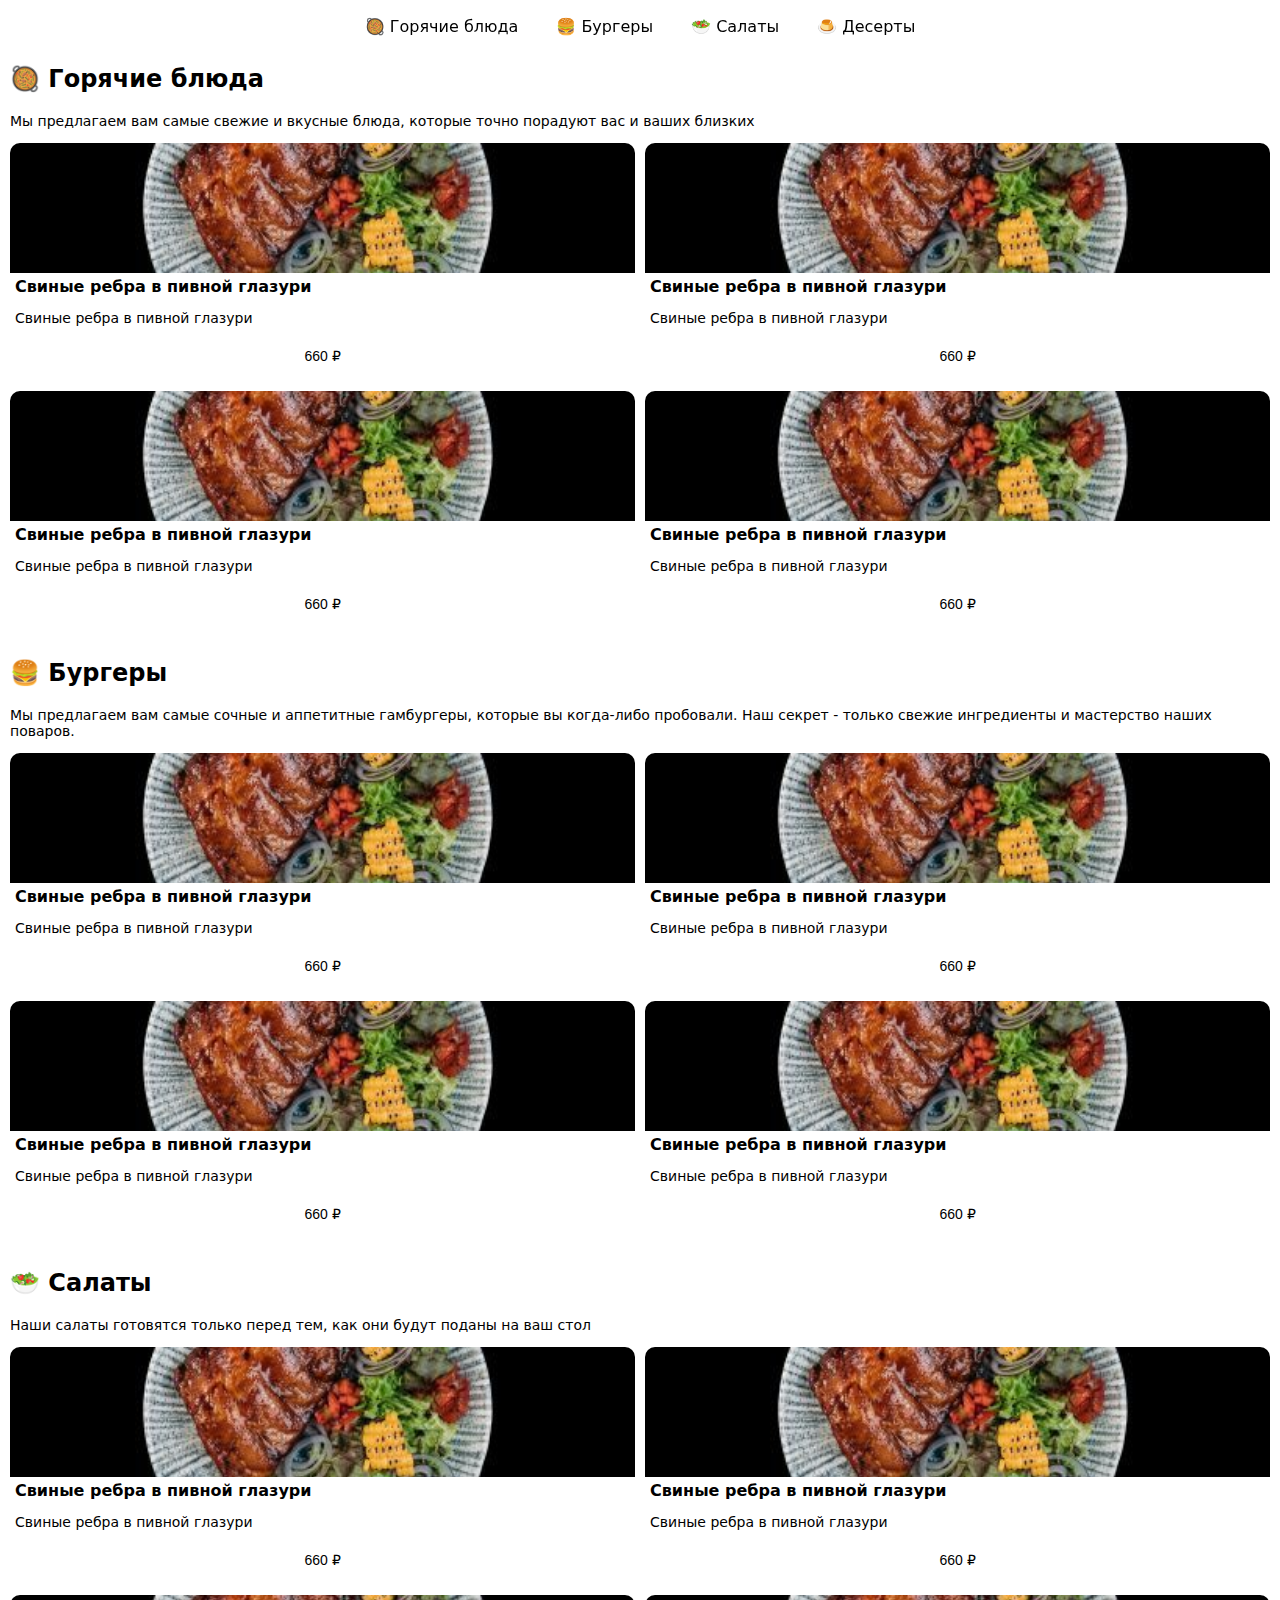
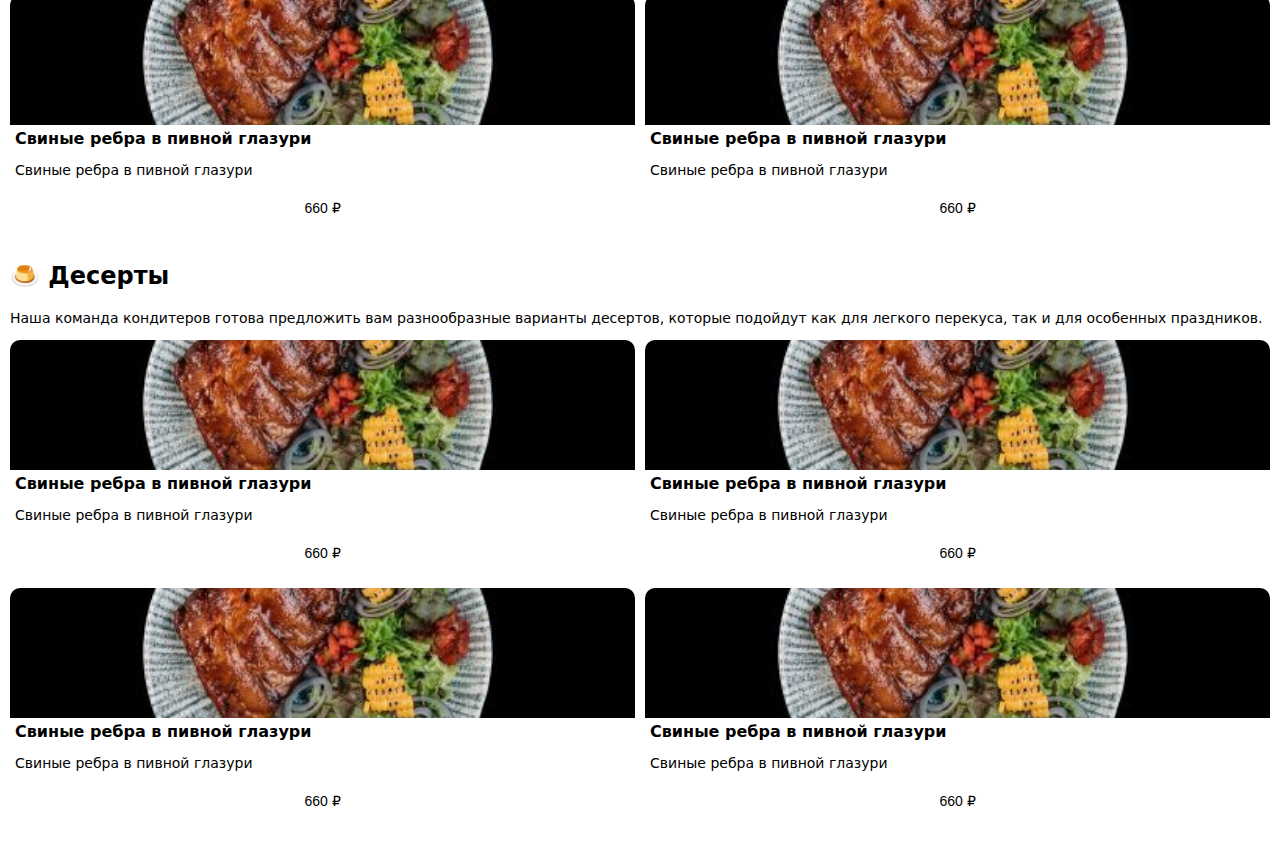
==== index.html @ 62f84269 "renamed:    main.html -> index.html modified:   static/js/script.js" ====
<!DOCTYPE html>
<html lang="ru">
<head>
	<meta charset="UTF-8">
	<meta name="viewport" content="width=device-width, initial-scale=1.0, user-scalable=no">
	<title>Menu</title>
	<link rel="stylesheet" href="static/css/style.css">
	<link rel="stylesheet" href="static/css/flickity.min.css"/>
	<script src="static/js/telegram-web-app.js"></script>
	<script src="static/js/jquery.min.js"></script>
</head>
<body>
	<div id="webapp">
		<div class="header">
			<div class="slider">
				<a href="#categoryCell_1" class="categoryName active">🥘 Горячие блюда</a>
				<a href="#categoryCell_2" class="categoryName">🍔 Бургеры</a>
				<a href="#categoryCell_3" class="categoryName">🥗 Салаты</a>
				<a href="#categoryCell_4" class="categoryName">🍮 Десерты</a>
			</div>
		</div>

		<div class="container">
			<h2>🥘 Горячие блюда</h2>
			<p class="description_category">
				Мы предлагаем вам самые свежие и вкусные блюда, которые точно порадуют 
				вас и ваших близких
			</p>
			<div id="categoryCell_1" class="categoryElem">
				<div class="col-6">
					<div class="cardProduct">
						<picture><img src="static/img/img.jpeg"></picture>
						<h3>Свиные ребра в пивной глазури</h3>
						<p>Свиные ребра в пивной глазури </p>
						<div class="btnEnable">
							<div class="btn-space">
								<button class="buttonAddToBasket" data-id="1" data-price="660">660 ₽</button>
							</div>
						</div>
					</div>
				</div>
				<div class="col-6">
					<div id="elem_2" class="cardProduct">
						<picture><img src="static/img/img.jpeg"></picture>
						<h3>Свиные ребра в пивной глазури</h3>
						<p>Свиные ребра в пивной глазури </p>
						<div class="btnEnable">
							<div class="btn-space">
								<button class="buttonAddToBasket" data-id="2" data-price="660">660 ₽</button>
							</div>
						</div>
					</div>
				</div>
				<div class="col-6">
					<div id="elem_3" class="cardProduct">
						<picture><img src="static/img/img.jpeg"></picture>
						<h3>Свиные ребра в пивной глазури</h3>
						<p>Свиные ребра в пивной глазури </p>
						<div class="btnEnable">
							<div class="btn-space">
								<button class="buttonAddToBasket" data-id="3" data-price="660">660 ₽</button>
							</div>
						</div>
					</div>
				</div>
				<div class="col-6">
					<div id="elem_4" class="cardProduct">
						<picture><img src="static/img/img.jpeg"></picture>
						<h3>Свиные ребра в пивной глазури</h3>
						<p>Свиные ребра в пивной глазури </p>
						<div class="btnEnable">
							<div class="btn-space">
								<button class="buttonAddToBasket" data-id="4" data-price="660">660 ₽</button>
							</div>
						</div>
					</div>
				</div>
			</div>
			<h2>🍔 Бургеры</h2>
			<p class="description_category">
				Мы предлагаем вам самые сочные и аппетитные гамбургеры, которые вы 
				когда-либо пробовали. Наш секрет - только свежие ингредиенты и мастерство наших 
				поваров.
			</p>
			<div id="categoryCell_2" class="categoryElem">
				<div class="col-6">
					<div id="elem_1" class="cardProduct">
						<picture><img src="static/img/img.jpeg"></picture>
						<h3>Свиные ребра в пивной глазури</h3>
						<p>Свиные ребра в пивной глазури </p>
						<div class="btnEnable">
							<div class="btn-space">
								<button class="buttonAddToBasket" data-id="1" data-price="660">660 ₽</button>
							</div>
						</div>
					</div>
				</div>
				<div class="col-6">
					<div id="elem_2" class="cardProduct">
						<picture><img src="static/img/img.jpeg"></picture>
						<h3>Свиные ребра в пивной глазури</h3>
						<p>Свиные ребра в пивной глазури </p>
						<div class="btnEnable">
							<div class="btn-space">
								<button class="buttonAddToBasket" data-id="2" data-price="660">660 ₽</button>
							</div>
						</div>
					</div>
				</div>
				<div class="col-6">
					<div id="elem_3" class="cardProduct">
						<picture><img src="static/img/img.jpeg"></picture>
						<h3>Свиные ребра в пивной глазури</h3>
						<p>Свиные ребра в пивной глазури </p>
						<div class="btnEnable">
							<div class="btn-space">
								<button class="buttonAddToBasket" data-id="1" data-price="660">660 ₽</button>
							</div>
						</div>
					</div>
				</div>
				<div class="col-6">
					<div id="elem_4" class="cardProduct">
						<picture><img src="static/img/img.jpeg"></picture>
						<h3>Свиные ребра в пивной глазури</h3>
						<p>Свиные ребра в пивной глазури </p>
						<div class="btnEnable">
							<div class="btn-space">
								<button class="buttonAddToBasket" data-id="1" data-price="660">660 ₽</button>
							</div>
						</div>
					</div>
				</div>
			</div>
			<h2>🥗 Салаты</h2>
			<p class="description_category">
				Наши салаты готовятся только перед тем, как они будут поданы на ваш стол
			</p>
			<div id="categoryCell_3" class="categoryElem">
				<div class="col-6">
					<div id="elem_1" class="cardProduct">
						<picture><img src="static/img/img.jpeg"></picture>
						<h3>Свиные ребра в пивной глазури</h3>
						<p>Свиные ребра в пивной глазури </p>
						<div class="btnEnable">
							<div class="btn-space">
								<button class="buttonAddToBasket" data-id="1" data-price="660">660 ₽</button>
							</div>
						</div>
					</div>
				</div>
				<div class="col-6">
					<div id="elem_2" class="cardProduct">
						<picture><img src="static/img/img.jpeg"></picture>
						<h3>Свиные ребра в пивной глазури</h3>
						<p>Свиные ребра в пивной глазури </p>
						<div class="btnEnable">
							<div class="btn-space">
								<button class="buttonAddToBasket" data-id="1" data-price="660">660 ₽</button>
							</div>
						</div>
					</div>
				</div>
				<div class="col-6">
					<div id="elem_3" class="cardProduct">
						<picture><img src="static/img/img.jpeg"></picture>
						<h3>Свиные ребра в пивной глазури</h3>
						<p>Свиные ребра в пивной глазури </p>
						<div class="btnEnable">
							<div class="btn-space">
								<button class="buttonAddToBasket" data-id="1" data-price="660">660 ₽</button>
							</div>
						</div>
					</div>
				</div>
				<div class="col-6">
					<div id="elem_4" class="cardProduct">
						<picture><img src="static/img/img.jpeg"></picture>
						<h3>Свиные ребра в пивной глазури</h3>
						<p>Свиные ребра в пивной глазури </p>
						<div class="btnEnable">
							<div class="btn-space">
								<button class="buttonAddToBasket" data-id="1" data-price="660">660 ₽</button>
							</div>
						</div>
					</div>
				</div>
			</div>
			<h2>🍮 Десерты</h2>
			<p class="description_category">
				Наша команда кондитеров готова предложить вам разнообразные варианты 
				десертов, которые подойдут как для легкого перекуса, так и для особенных 
				праздников.
			</p>
			<div id="categoryCell_4" class="categoryElem">
				<div class="col-6">
					<div id="elem_1" class="cardProduct">
						<picture><img src="static/img/img.jpeg"></picture>
						<h3>Свиные ребра в пивной глазури</h3>
						<p>Свиные ребра в пивной глазури </p>
						<div class="btnEnable">
							<div class="btn-space">
								<button class="buttonAddToBasket" data-id="1" data-price="660">660 ₽</button>
							</div>
						</div>
					</div>
				</div>
				<div class="col-6">
					<div id="elem_2" class="cardProduct">
						<picture><img src="static/img/img.jpeg"></picture>
						<h3>Свиные ребра в пивной глазури</h3>
						<p>Свиные ребра в пивной глазури </p>
						<div class="btnEnable">
							<div class="btn-space">
								<button class="buttonAddToBasket" data-id="1" data-price="660">660 ₽</button>
							</div>
						</div>
					</div>
				</div>
				<div class="col-6">
					<div id="elem_3" class="cardProduct">
						<picture><img src="static/img/img.jpeg"></picture>
						<h3>Свиные ребра в пивной глазури</h3>
						<p>Свиные ребра в пивной глазури </p>
						<div class="btnEnable">
							<div class="btn-space">
								<button class="buttonAddToBasket" data-id="1" data-price="660">660 ₽</button>
							</div>
						</div>
					</div>
				</div>
				<div class="col-6">
					<div id="elem_4" class="cardProduct">
						<picture><img src="static/img/img.jpeg"></picture>
						<h3>Свиные ребра в пивной глазури</h3>
						<p>Свиные ребра в пивной глазури </p>
						<div class="btnEnable">
							<div class="btn-space">
								<button class="buttonAddToBasket" data-id="1" data-price="660">660 ₽</button>
							</div>
						</div>
					</div>
				</div>
			</div>
		</div>
	</div>
	

	<script src="static/js/flickity.pkgd.min.js"></script>
	<script src="static/js/script.js"></script>
</body>
</html>
---- static/css/style.css ----
body{
	font-size: 1rem;
	margin: 0px;
	padding-bottom: 10px;
	color: var(--tg-theme-text-color);
	background-color: var(--tg-theme-bg-color);
	font-family: system-ui,-apple-system,"Segoe UI",Roboto,"Helvetica Neue",
	Arial,"Noto Sans","Liberation Sans",sans-serif,"Apple Color Emoji",
	"Segoe UI Emoji","Segoe UI Symbol","Noto Color Emoji";
}
::-webkit-scrollbar{
	width: 0;
}
.header{
	position: fixed;
	min-width: 100%;
	top: 0;
	left: 0;
}
.slider{
	padding: 10px;
	background-color: var(--tg-theme-bg-color);
	border-bottom: 1px solid var(--tg-theme-hint-color);
}
.slider a{
	display: block;
	border-radius: 25px;
	text-decoration: none;
	line-height: 34px;
	margin: 0 3px;
	padding: 0 16px;
	transition: all ease 0.1s;
	white-space: nowrap;
	color: var(--tg-theme-text-color);
	background: var(--tg-theme-bg-color);
}
.slider a:first-child{
	margin: 0 3px 0 0 !important;
}
.slider a:last-child{
	margin: 0 0 0 3px !important;
}
.header a.active{
	color: var(--tg-theme-button-text-color);
	background: var(--tg-theme-button-color);
}
.container{
	margin-top: 65px;
	padding-left: 10px;
}
.container p{
	margin-right: 10px;
	font-size: 14px;
	color: var(--tg-theme-hint-color);
}
.categoryElem{
	display: grid;
	grid-template-columns: 1fr 1fr;
}
.cardProduct{
	margin-right: 10px;
	margin-bottom: 10px;
	border-radius: 10px;
	overflow: hidden;
	background: var(--tg-theme-bg-color);
	box-shadow: 0px 10px 30px 5px var(--tg-theme-secondary-bg-color);
}
.cardProduct img{
	width: 100%;
	height: 130px;
	object-fit: cover;
}
.cardProduct h3{
	margin: 0;
	font-size: 16px;
	padding: 0px 5px 0px 5px;
}
.cardProduct p{
	font-size: 14px;
	padding: 0px 5px 0px 5px;
	color: var(--tg-theme-hint-color);
}
.btn-space{
	margin: 0px 10px 7px 10px;
	height: 34px;
}
.btn-space button{
	width: 100%;
	padding: 8px 0;
	border-radius: 5px;
	font-size: 14px;
	color: var(--tg-theme-button-text-color);
	background: var(--tg-theme-button-color);
	border: none;
}
.btn-space .buttonRemove{
	display: inline-block;
	width: calc(30% - 5px);
	color: var(--tg-theme-button-text-color);
	background: var(--tg-theme-button-color);
}
.btn-space .quantity{
	display: inline-block;
	text-align: center;
	border: none;
	border-radius: 5px;
	color: var(--tg-theme-text-color);
	background: var(--tg-theme-bg-color);
	width: calc(40%);
	padding: 8px 0px;
}
.btn-space .quantity:focus{
	outline: none;
}
.btn-space .buttonAdd{
	display: inline-block;
	width: calc(30% - 5px);
	color: var(--tg-theme-button-text-color);
	background: var(--tg-theme-button-color);
}
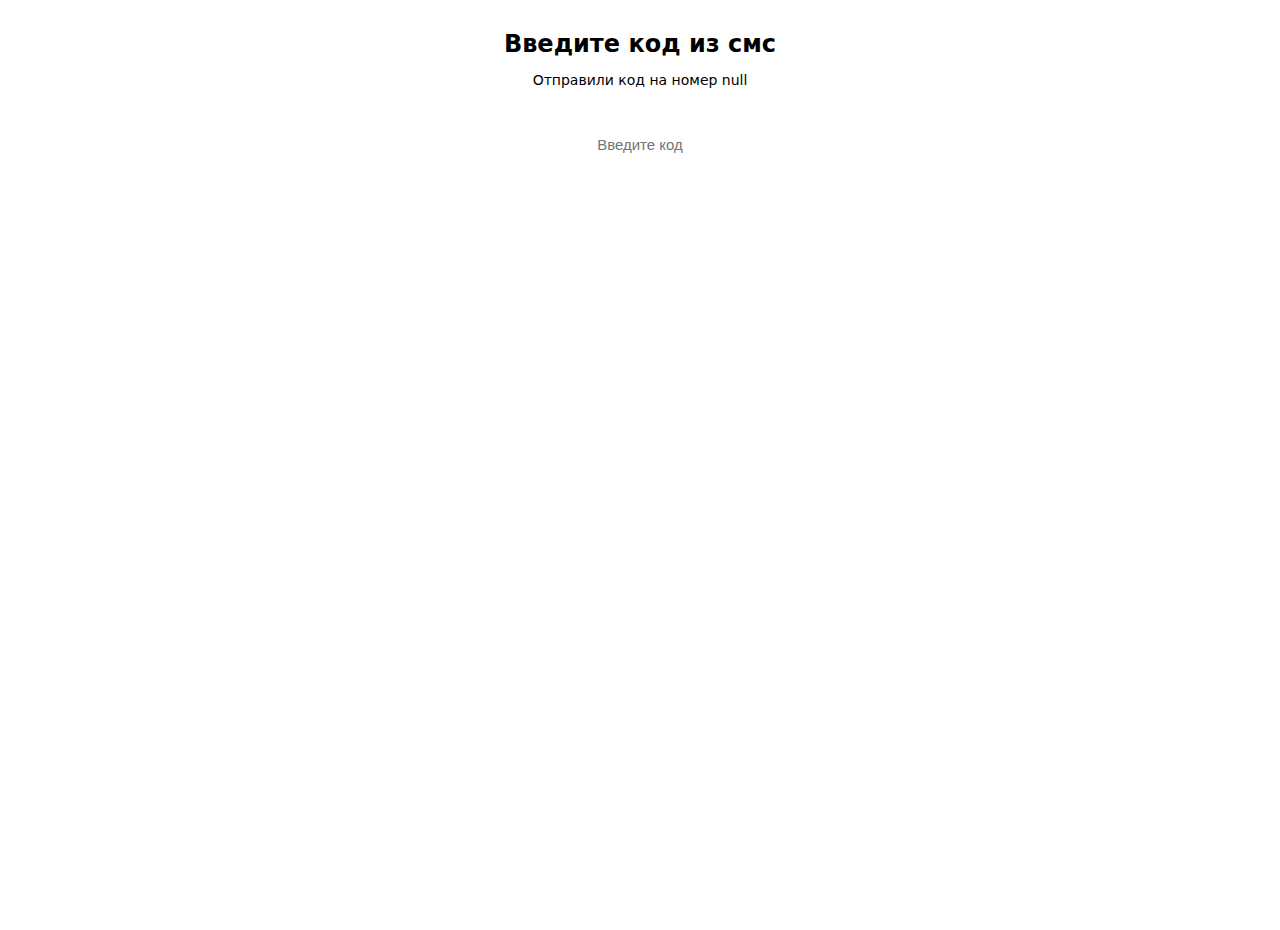
==== commit d8e3d1d5: "deleted:    Auntification/SendCode.html deleted:    Auntification/static/js/script.js new file:   Me" ====
--- a/index.html
+++ b/index.html
@@ -1,252 +1,18 @@
 <!DOCTYPE html>
 <html lang="ru">
 <head>
-	<meta charset="UTF-8">
-	<meta name="viewport" content="width=device-width, initial-scale=1.0, user-scalable=no">
-	<title>Menu</title>
-	<link rel="stylesheet" href="static/css/style.css">
-	<link rel="stylesheet" href="static/css/flickity.min.css"/>
-	<script src="static/js/telegram-web-app.js"></script>
-	<script src="static/js/jquery.min.js"></script>
+    <meta charset="UTF-8">
+    <meta name="viewport" content="width=device-width, initial-scale=1.0, user-scalable=no">
+    <title>Document</title>
+    <link rel="stylesheet" href="static/style/style.css">
+    <script src="static/js/telegram-web-app.js"></script>
 </head>
 <body>
-	<div id="webapp">
-		<div class="header">
-			<div class="slider">
-				<a href="#categoryCell_1" class="categoryName active">🥘 Горячие блюда</a>
-				<a href="#categoryCell_2" class="categoryName">🍔 Бургеры</a>
-				<a href="#categoryCell_3" class="categoryName">🥗 Салаты</a>
-				<a href="#categoryCell_4" class="categoryName">🍮 Десерты</a>
-			</div>
-		</div>
-
-		<div class="container">
-			<h2>🥘 Горячие блюда</h2>
-			<p class="description_category">
-				Мы предлагаем вам самые свежие и вкусные блюда, которые точно порадуют 
-				вас и ваших близких
-			</p>
-			<div id="categoryCell_1" class="categoryElem">
-				<div class="col-6">
-					<div class="cardProduct">
-						<picture><img src="static/img/img.jpeg"></picture>
-						<h3>Свиные ребра в пивной глазури</h3>
-						<p>Свиные ребра в пивной глазури </p>
-						<div class="btnEnable">
-							<div class="btn-space">
-								<button class="buttonAddToBasket" data-id="1" data-price="660">660 ₽</button>
-							</div>
-						</div>
-					</div>
-				</div>
-				<div class="col-6">
-					<div id="elem_2" class="cardProduct">
-						<picture><img src="static/img/img.jpeg"></picture>
-						<h3>Свиные ребра в пивной глазури</h3>
-						<p>Свиные ребра в пивной глазури </p>
-						<div class="btnEnable">
-							<div class="btn-space">
-								<button class="buttonAddToBasket" data-id="2" data-price="660">660 ₽</button>
-							</div>
-						</div>
-					</div>
-				</div>
-				<div class="col-6">
-					<div id="elem_3" class="cardProduct">
-						<picture><img src="static/img/img.jpeg"></picture>
-						<h3>Свиные ребра в пивной глазури</h3>
-						<p>Свиные ребра в пивной глазури </p>
-						<div class="btnEnable">
-							<div class="btn-space">
-								<button class="buttonAddToBasket" data-id="3" data-price="660">660 ₽</button>
-							</div>
-						</div>
-					</div>
-				</div>
-				<div class="col-6">
-					<div id="elem_4" class="cardProduct">
-						<picture><img src="static/img/img.jpeg"></picture>
-						<h3>Свиные ребра в пивной глазури</h3>
-						<p>Свиные ребра в пивной глазури </p>
-						<div class="btnEnable">
-							<div class="btn-space">
-								<button class="buttonAddToBasket" data-id="4" data-price="660">660 ₽</button>
-							</div>
-						</div>
-					</div>
-				</div>
-			</div>
-			<h2>🍔 Бургеры</h2>
-			<p class="description_category">
-				Мы предлагаем вам самые сочные и аппетитные гамбургеры, которые вы 
-				когда-либо пробовали. Наш секрет - только свежие ингредиенты и мастерство наших 
-				поваров.
-			</p>
-			<div id="categoryCell_2" class="categoryElem">
-				<div class="col-6">
-					<div id="elem_1" class="cardProduct">
-						<picture><img src="static/img/img.jpeg"></picture>
-						<h3>Свиные ребра в пивной глазури</h3>
-						<p>Свиные ребра в пивной глазури </p>
-						<div class="btnEnable">
-							<div class="btn-space">
-								<button class="buttonAddToBasket" data-id="1" data-price="660">660 ₽</button>
-							</div>
-						</div>
-					</div>
-				</div>
-				<div class="col-6">
-					<div id="elem_2" class="cardProduct">
-						<picture><img src="static/img/img.jpeg"></picture>
-						<h3>Свиные ребра в пивной глазури</h3>
-						<p>Свиные ребра в пивной глазури </p>
-						<div class="btnEnable">
-							<div class="btn-space">
-								<button class="buttonAddToBasket" data-id="2" data-price="660">660 ₽</button>
-							</div>
-						</div>
-					</div>
-				</div>
-				<div class="col-6">
-					<div id="elem_3" class="cardProduct">
-						<picture><img src="static/img/img.jpeg"></picture>
-						<h3>Свиные ребра в пивной глазури</h3>
-						<p>Свиные ребра в пивной глазури </p>
-						<div class="btnEnable">
-							<div class="btn-space">
-								<button class="buttonAddToBasket" data-id="1" data-price="660">660 ₽</button>
-							</div>
-						</div>
-					</div>
-				</div>
-				<div class="col-6">
-					<div id="elem_4" class="cardProduct">
-						<picture><img src="static/img/img.jpeg"></picture>
-						<h3>Свиные ребра в пивной глазури</h3>
-						<p>Свиные ребра в пивной глазури </p>
-						<div class="btnEnable">
-							<div class="btn-space">
-								<button class="buttonAddToBasket" data-id="1" data-price="660">660 ₽</button>
-							</div>
-						</div>
-					</div>
-				</div>
-			</div>
-			<h2>🥗 Салаты</h2>
-			<p class="description_category">
-				Наши салаты готовятся только перед тем, как они будут поданы на ваш стол
-			</p>
-			<div id="categoryCell_3" class="categoryElem">
-				<div class="col-6">
-					<div id="elem_1" class="cardProduct">
-						<picture><img src="static/img/img.jpeg"></picture>
-						<h3>Свиные ребра в пивной глазури</h3>
-						<p>Свиные ребра в пивной глазури </p>
-						<div class="btnEnable">
-							<div class="btn-space">
-								<button class="buttonAddToBasket" data-id="1" data-price="660">660 ₽</button>
-							</div>
-						</div>
-					</div>
-				</div>
-				<div class="col-6">
-					<div id="elem_2" class="cardProduct">
-						<picture><img src="static/img/img.jpeg"></picture>
-						<h3>Свиные ребра в пивной глазури</h3>
-						<p>Свиные ребра в пивной глазури </p>
-						<div class="btnEnable">
-							<div class="btn-space">
-								<button class="buttonAddToBasket" data-id="1" data-price="660">660 ₽</button>
-							</div>
-						</div>
-					</div>
-				</div>
-				<div class="col-6">
-					<div id="elem_3" class="cardProduct">
-						<picture><img src="static/img/img.jpeg"></picture>
-						<h3>Свиные ребра в пивной глазури</h3>
-						<p>Свиные ребра в пивной глазури </p>
-						<div class="btnEnable">
-							<div class="btn-space">
-								<button class="buttonAddToBasket" data-id="1" data-price="660">660 ₽</button>
-							</div>
-						</div>
-					</div>
-				</div>
-				<div class="col-6">
-					<div id="elem_4" class="cardProduct">
-						<picture><img src="static/img/img.jpeg"></picture>
-						<h3>Свиные ребра в пивной глазури</h3>
-						<p>Свиные ребра в пивной глазури </p>
-						<div class="btnEnable">
-							<div class="btn-space">
-								<button class="buttonAddToBasket" data-id="1" data-price="660">660 ₽</button>
-							</div>
-						</div>
-					</div>
-				</div>
-			</div>
-			<h2>🍮 Десерты</h2>
-			<p class="description_category">
-				Наша команда кондитеров готова предложить вам разнообразные варианты 
-				десертов, которые подойдут как для легкого перекуса, так и для особенных 
-				праздников.
-			</p>
-			<div id="categoryCell_4" class="categoryElem">
-				<div class="col-6">
-					<div id="elem_1" class="cardProduct">
-						<picture><img src="static/img/img.jpeg"></picture>
-						<h3>Свиные ребра в пивной глазури</h3>
-						<p>Свиные ребра в пивной глазури </p>
-						<div class="btnEnable">
-							<div class="btn-space">
-								<button class="buttonAddToBasket" data-id="1" data-price="660">660 ₽</button>
-							</div>
-						</div>
-					</div>
-				</div>
-				<div class="col-6">
-					<div id="elem_2" class="cardProduct">
-						<picture><img src="static/img/img.jpeg"></picture>
-						<h3>Свиные ребра в пивной глазури</h3>
-						<p>Свиные ребра в пивной глазури </p>
-						<div class="btnEnable">
-							<div class="btn-space">
-								<button class="buttonAddToBasket" data-id="1" data-price="660">660 ₽</button>
-							</div>
-						</div>
-					</div>
-				</div>
-				<div class="col-6">
-					<div id="elem_3" class="cardProduct">
-						<picture><img src="static/img/img.jpeg"></picture>
-						<h3>Свиные ребра в пивной глазури</h3>
-						<p>Свиные ребра в пивной глазури </p>
-						<div class="btnEnable">
-							<div class="btn-space">
-								<button class="buttonAddToBasket" data-id="1" data-price="660">660 ₽</button>
-							</div>
-						</div>
-					</div>
-				</div>
-				<div class="col-6">
-					<div id="elem_4" class="cardProduct">
-						<picture><img src="static/img/img.jpeg"></picture>
-						<h3>Свиные ребра в пивной глазури</h3>
-						<p>Свиные ребра в пивной глазури </p>
-						<div class="btnEnable">
-							<div class="btn-space">
-								<button class="buttonAddToBasket" data-id="1" data-price="660">660 ₽</button>
-							</div>
-						</div>
-					</div>
-				</div>
-			</div>
-		</div>
-	</div>
-	
-
-	<script src="static/js/flickity.pkgd.min.js"></script>
-	<script src="static/js/script.js"></script>
+    <h2>Введите код из смс</h2>
+    <p id="p"></p>
+    <form action="#" method="post">
+        <input type="tel" inputmode="numeric" maxlength="6" placeholder="Введите код" onfocus="this.placeholder=''" onblur="this.placeholder='Введите текст'" autocomplete="off">
+    </form>
+    <script src="static/js/script.js"></script>
 </body>
 </html>--- a/static/style/style.css
+++ b/static/style/style.css
@@ -0,0 +1,44 @@
+html{
+	height: 100%;
+}
+body{
+	height: 100%;
+	margin: 0;
+	padding: 0;
+	overflow: hidden;
+	font-size: 1rem;
+	background-color: var(--tg-theme-bg-color);
+	font-family: system-ui,-apple-system,"Segoe UI",Roboto,"Helvetica Neue",
+	Arial,"Noto Sans","Liberation Sans",sans-serif,"Apple Color Emoji",
+	"Segoe UI Emoji","Segoe UI Symbol","Noto Color Emoji";
+}
+h2{
+    margin-top: 30px;
+    margin-bottom: 10px;
+    text-align: center;
+    color: var(--tg-theme-text-color);
+}
+p{
+    margin-bottom: 40px;
+    font-size: 14px;
+    text-align: center;
+	color: var(--tg-theme-hint-color);
+}
+form{
+    text-align: center;
+}
+input{
+	transition: all ease 220ms;
+    padding: 8px 12px;
+    text-align: center;
+    font-size: 15px;
+	border-radius: 8px;
+    border: 2px solid var(--tg-theme-hint-color);
+}
+input:focus{
+	outline: none;
+	border: 2px solid var(--tg-theme-button-color);
+}
+.incorrectInput{
+	border: 2px solid red;
+}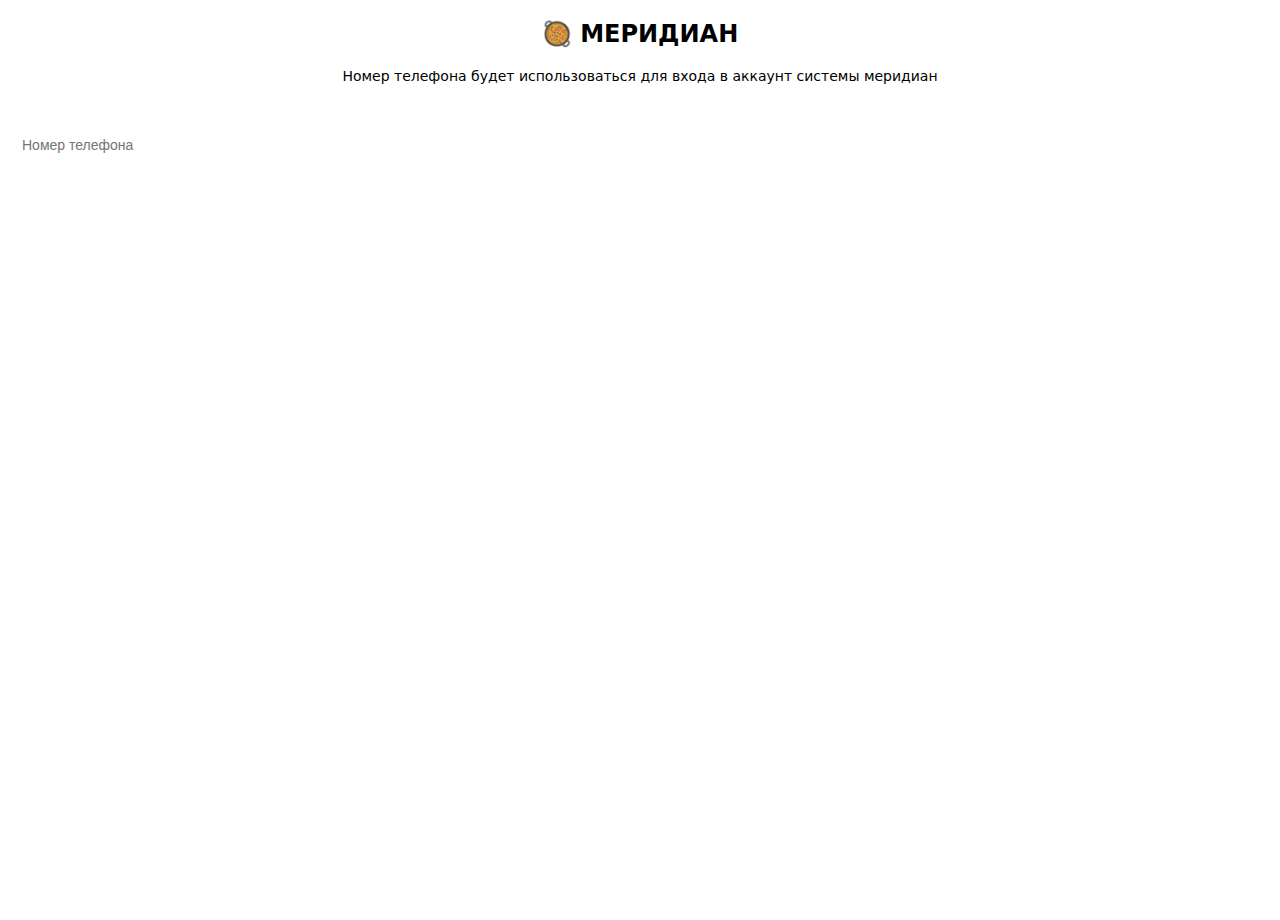
==== commit 66cf95c3: "modified:   checkCode/index.html modified:   checkCode/static/js/script.js modified:   checkCode/sta" ====
--- a/index.html
+++ b/index.html
@@ -3,16 +3,19 @@
 <head>
     <meta charset="UTF-8">
     <meta name="viewport" content="width=device-width, initial-scale=1.0, user-scalable=no">
-    <title>Document</title>
+    <title>Auntification</title>
     <link rel="stylesheet" href="static/style/style.css">
     <script src="static/js/telegram-web-app.js"></script>
+    <script src="static/js/jquery.min.js"></script>
 </head>
 <body>
-    <h2>Введите код из смс</h2>
-    <p id="p"></p>
-    <form action="#" method="post">
-        <input type="tel" inputmode="numeric" maxlength="6" placeholder="Введите код" onfocus="this.placeholder=''" onblur="this.placeholder='Введите текст'" autocomplete="off">
+    <form action="#" method="post" id="form">
+        <h2>🥘 МЕРИДИАН</h2>
+        <p class="firstP">Номер телефона будет использоваться для входа в аккаунт системы меридиан</p>
+        <input type="tel" inputmode="tel" name="userPhoneNumber" value="" placeholder="Номер телефона" autocomplete="off">
+        <p class="secondP">* номер телефона введен неверно</p>
     </form>
+    <script src="static/js/imask.js"></script>
     <script src="static/js/script.js"></script>
 </body>
 </html>--- a/static/style/style.css
+++ b/static/style/style.css
@@ -12,28 +12,30 @@
 	Arial,"Noto Sans","Liberation Sans",sans-serif,"Apple Color Emoji",
 	"Segoe UI Emoji","Segoe UI Symbol","Noto Color Emoji";
 }
+::-webkit-scrollbar{
+	width: 0;
+}
+form{
+	margin: 0 10px;
+}
 h2{
-    margin-top: 30px;
-    margin-bottom: 10px;
     text-align: center;
-    color: var(--tg-theme-text-color);
+	color: var(--tg-theme-text-color);
 }
-p{
-    margin-bottom: 40px;
-    font-size: 14px;
-    text-align: center;
+p.firstP{
+	margin-bottom: 45px;
+	text-align: center;
+	font-size: 14px;
 	color: var(--tg-theme-hint-color);
 }
-form{
-    text-align: center;
-}
 input{
+	box-sizing: border-box;
 	transition: all ease 220ms;
-    padding: 8px 12px;
-    text-align: center;
-    font-size: 15px;
+	width: 100%;
+	padding: 8px 12px;
+	font-size: 14px;
 	border-radius: 8px;
-    border: 2px solid var(--tg-theme-hint-color);
+	border: 2px solid var(--tg-theme-hint-color);
 }
 input:focus{
 	outline: none;
@@ -41,4 +43,16 @@
 }
 .incorrectInput{
 	border: 2px solid red;
+}
+p.secondP{
+	opacity: 0;
+	transition: opacity 220ms ease-in-out;
+	text-align: left;
+	margin-top: 5px;
+	padding-left: 10px;
+	font-size: 14px;
+	color: var(--tg-theme-hint-color);
+}
+p.secondP.show{
+	opacity: 1;
 }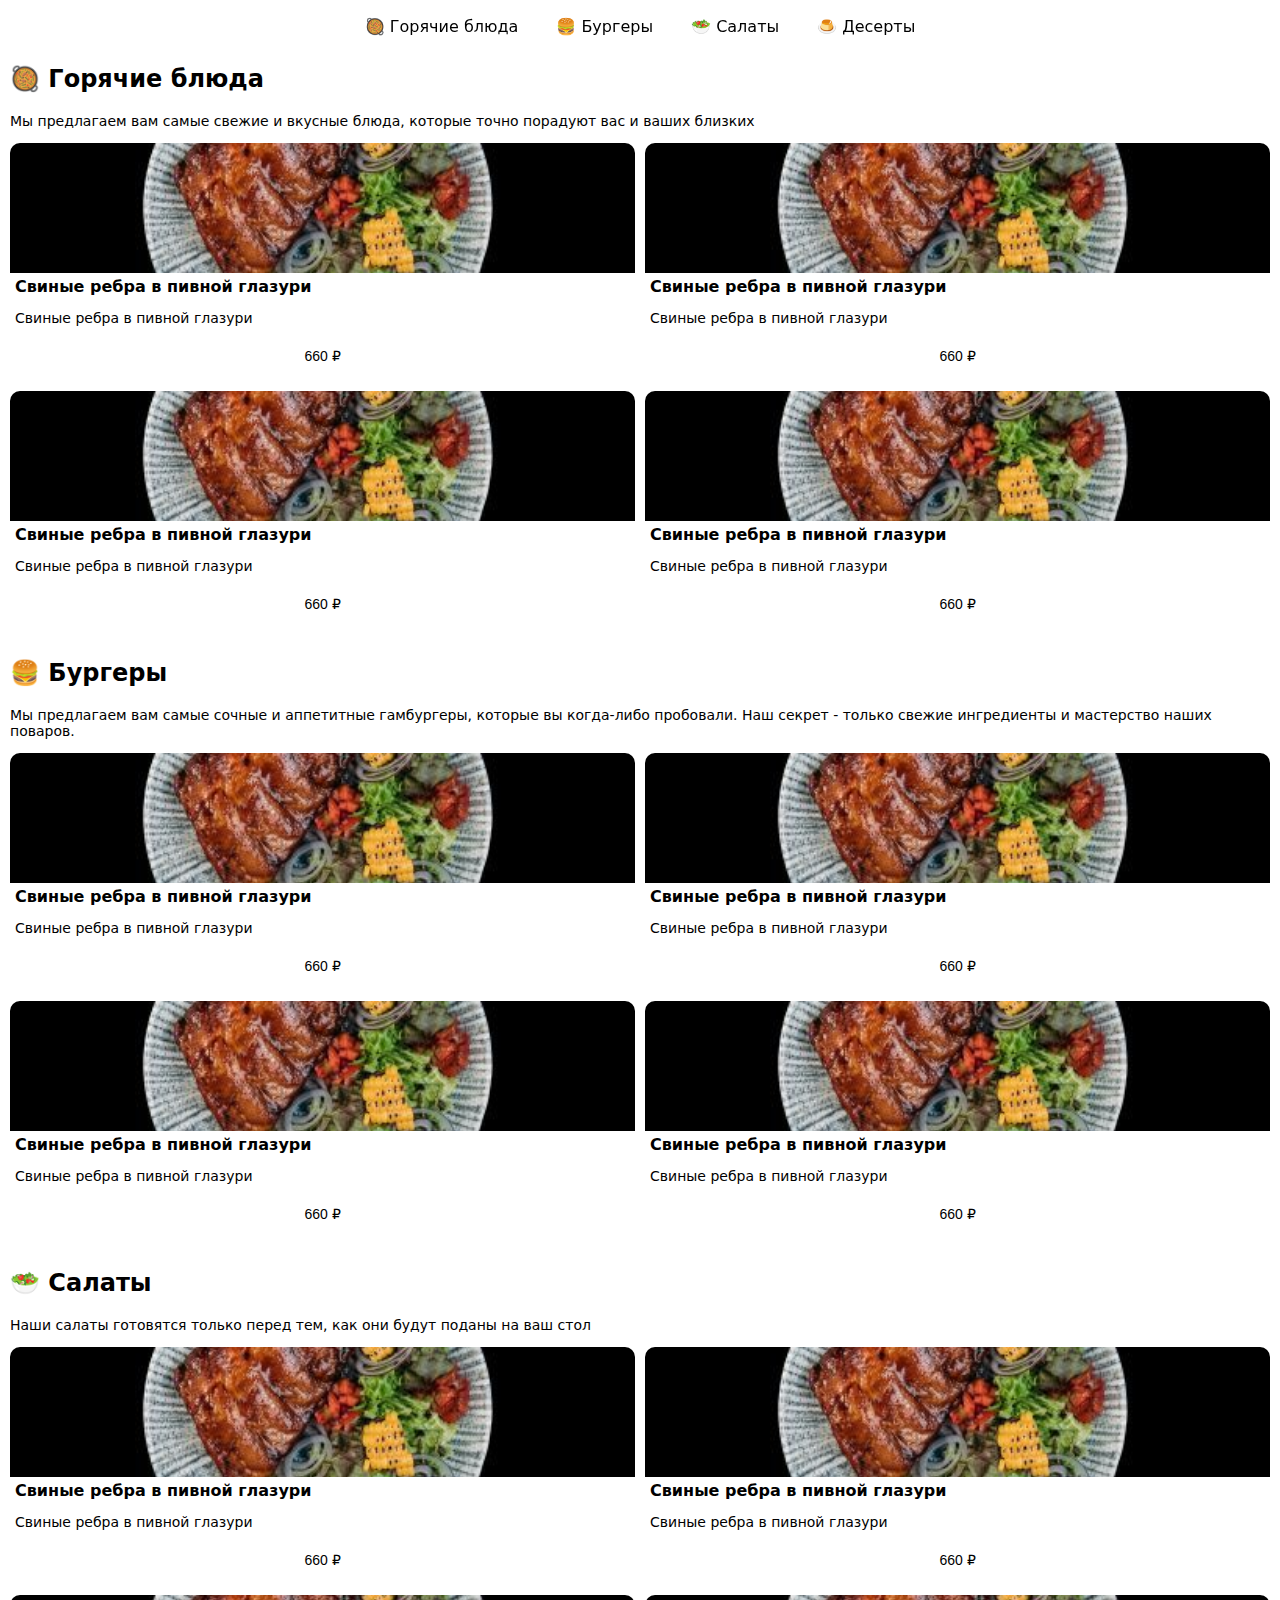
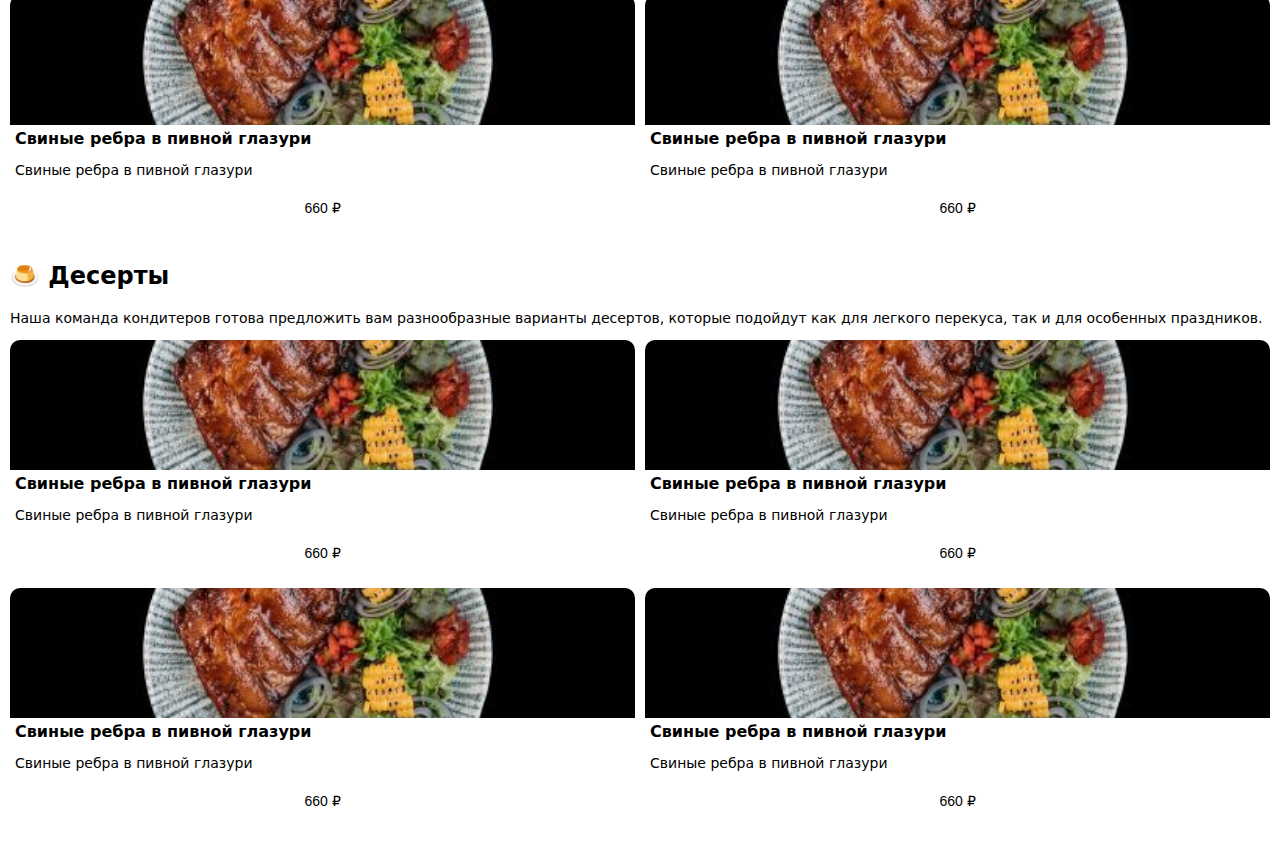
==== commit fefbcd3e: "new file:   Auntification/index.html renamed:    static/img/logo.png -> Auntification/static/img/log" ====
--- a/index.html
+++ b/index.html
@@ -1,21 +1,252 @@
 <!DOCTYPE html>
 <html lang="ru">
 <head>
-    <meta charset="UTF-8">
-    <meta name="viewport" content="width=device-width, initial-scale=1.0, user-scalable=no">
-    <title>Auntification</title>
-    <link rel="stylesheet" href="static/style/style.css">
-    <script src="static/js/telegram-web-app.js"></script>
-    <script src="static/js/jquery.min.js"></script>
+	<meta charset="UTF-8">
+	<meta name="viewport" content="width=device-width, initial-scale=1.0, user-scalable=no">
+	<title>Menu</title>
+	<link rel="stylesheet" href="static/css/style.css">
+	<link rel="stylesheet" href="static/css/flickity.min.css"/>
+	<script src="static/js/telegram-web-app.js"></script>
+	<script src="static/js/jquery.min.js"></script>
 </head>
 <body>
-    <form action="#" method="post" id="form">
-        <h2>🥘 МЕРИДИАН</h2>
-        <p class="firstP">Номер телефона будет использоваться для входа в аккаунт системы меридиан</p>
-        <input type="tel" inputmode="tel" name="userPhoneNumber" value="" placeholder="Номер телефона" autocomplete="off">
-        <p class="secondP">* номер телефона введен неверно</p>
-    </form>
-    <script src="static/js/imask.js"></script>
-    <script src="static/js/script.js"></script>
+	<div id="webapp">
+		<div class="header">
+			<div class="slider">
+				<a href="#categoryCell_1" class="categoryName active">🥘 Горячие блюда</a>
+				<a href="#categoryCell_2" class="categoryName">🍔 Бургеры</a>
+				<a href="#categoryCell_3" class="categoryName">🥗 Салаты</a>
+				<a href="#categoryCell_4" class="categoryName">🍮 Десерты</a>
+			</div>
+		</div>
+
+		<div class="container">
+			<h2>🥘 Горячие блюда</h2>
+			<p class="description_category">
+				Мы предлагаем вам самые свежие и вкусные блюда, которые точно порадуют 
+				вас и ваших близких
+			</p>
+			<div id="categoryCell_1" class="categoryElem">
+				<div class="col-6">
+					<div class="cardProduct">
+						<picture><img src="static/img/img.jpeg"></picture>
+						<h3>Свиные ребра в пивной глазури</h3>
+						<p>Свиные ребра в пивной глазури </p>
+						<div class="btnEnable">
+							<div class="btn-space">
+								<button class="buttonAddToBasket" data-id="1" data-price="660">660 ₽</button>
+							</div>
+						</div>
+					</div>
+				</div>
+				<div class="col-6">
+					<div id="elem_2" class="cardProduct">
+						<picture><img src="static/img/img.jpeg"></picture>
+						<h3>Свиные ребра в пивной глазури</h3>
+						<p>Свиные ребра в пивной глазури </p>
+						<div class="btnEnable">
+							<div class="btn-space">
+								<button class="buttonAddToBasket" data-id="2" data-price="660">660 ₽</button>
+							</div>
+						</div>
+					</div>
+				</div>
+				<div class="col-6">
+					<div id="elem_3" class="cardProduct">
+						<picture><img src="static/img/img.jpeg"></picture>
+						<h3>Свиные ребра в пивной глазури</h3>
+						<p>Свиные ребра в пивной глазури </p>
+						<div class="btnEnable">
+							<div class="btn-space">
+								<button class="buttonAddToBasket" data-id="3" data-price="660">660 ₽</button>
+							</div>
+						</div>
+					</div>
+				</div>
+				<div class="col-6">
+					<div id="elem_4" class="cardProduct">
+						<picture><img src="static/img/img.jpeg"></picture>
+						<h3>Свиные ребра в пивной глазури</h3>
+						<p>Свиные ребра в пивной глазури </p>
+						<div class="btnEnable">
+							<div class="btn-space">
+								<button class="buttonAddToBasket" data-id="4" data-price="660">660 ₽</button>
+							</div>
+						</div>
+					</div>
+				</div>
+			</div>
+			<h2>🍔 Бургеры</h2>
+			<p class="description_category">
+				Мы предлагаем вам самые сочные и аппетитные гамбургеры, которые вы 
+				когда-либо пробовали. Наш секрет - только свежие ингредиенты и мастерство наших 
+				поваров.
+			</p>
+			<div id="categoryCell_2" class="categoryElem">
+				<div class="col-6">
+					<div id="elem_1" class="cardProduct">
+						<picture><img src="static/img/img.jpeg"></picture>
+						<h3>Свиные ребра в пивной глазури</h3>
+						<p>Свиные ребра в пивной глазури </p>
+						<div class="btnEnable">
+							<div class="btn-space">
+								<button class="buttonAddToBasket" data-id="1" data-price="660">660 ₽</button>
+							</div>
+						</div>
+					</div>
+				</div>
+				<div class="col-6">
+					<div id="elem_2" class="cardProduct">
+						<picture><img src="static/img/img.jpeg"></picture>
+						<h3>Свиные ребра в пивной глазури</h3>
+						<p>Свиные ребра в пивной глазури </p>
+						<div class="btnEnable">
+							<div class="btn-space">
+								<button class="buttonAddToBasket" data-id="2" data-price="660">660 ₽</button>
+							</div>
+						</div>
+					</div>
+				</div>
+				<div class="col-6">
+					<div id="elem_3" class="cardProduct">
+						<picture><img src="static/img/img.jpeg"></picture>
+						<h3>Свиные ребра в пивной глазури</h3>
+						<p>Свиные ребра в пивной глазури </p>
+						<div class="btnEnable">
+							<div class="btn-space">
+								<button class="buttonAddToBasket" data-id="1" data-price="660">660 ₽</button>
+							</div>
+						</div>
+					</div>
+				</div>
+				<div class="col-6">
+					<div id="elem_4" class="cardProduct">
+						<picture><img src="static/img/img.jpeg"></picture>
+						<h3>Свиные ребра в пивной глазури</h3>
+						<p>Свиные ребра в пивной глазури </p>
+						<div class="btnEnable">
+							<div class="btn-space">
+								<button class="buttonAddToBasket" data-id="1" data-price="660">660 ₽</button>
+							</div>
+						</div>
+					</div>
+				</div>
+			</div>
+			<h2>🥗 Салаты</h2>
+			<p class="description_category">
+				Наши салаты готовятся только перед тем, как они будут поданы на ваш стол
+			</p>
+			<div id="categoryCell_3" class="categoryElem">
+				<div class="col-6">
+					<div id="elem_1" class="cardProduct">
+						<picture><img src="static/img/img.jpeg"></picture>
+						<h3>Свиные ребра в пивной глазури</h3>
+						<p>Свиные ребра в пивной глазури </p>
+						<div class="btnEnable">
+							<div class="btn-space">
+								<button class="buttonAddToBasket" data-id="1" data-price="660">660 ₽</button>
+							</div>
+						</div>
+					</div>
+				</div>
+				<div class="col-6">
+					<div id="elem_2" class="cardProduct">
+						<picture><img src="static/img/img.jpeg"></picture>
+						<h3>Свиные ребра в пивной глазури</h3>
+						<p>Свиные ребра в пивной глазури </p>
+						<div class="btnEnable">
+							<div class="btn-space">
+								<button class="buttonAddToBasket" data-id="1" data-price="660">660 ₽</button>
+							</div>
+						</div>
+					</div>
+				</div>
+				<div class="col-6">
+					<div id="elem_3" class="cardProduct">
+						<picture><img src="static/img/img.jpeg"></picture>
+						<h3>Свиные ребра в пивной глазури</h3>
+						<p>Свиные ребра в пивной глазури </p>
+						<div class="btnEnable">
+							<div class="btn-space">
+								<button class="buttonAddToBasket" data-id="1" data-price="660">660 ₽</button>
+							</div>
+						</div>
+					</div>
+				</div>
+				<div class="col-6">
+					<div id="elem_4" class="cardProduct">
+						<picture><img src="static/img/img.jpeg"></picture>
+						<h3>Свиные ребра в пивной глазури</h3>
+						<p>Свиные ребра в пивной глазури </p>
+						<div class="btnEnable">
+							<div class="btn-space">
+								<button class="buttonAddToBasket" data-id="1" data-price="660">660 ₽</button>
+							</div>
+						</div>
+					</div>
+				</div>
+			</div>
+			<h2>🍮 Десерты</h2>
+			<p class="description_category">
+				Наша команда кондитеров готова предложить вам разнообразные варианты 
+				десертов, которые подойдут как для легкого перекуса, так и для особенных 
+				праздников.
+			</p>
+			<div id="categoryCell_4" class="categoryElem">
+				<div class="col-6">
+					<div id="elem_1" class="cardProduct">
+						<picture><img src="static/img/img.jpeg"></picture>
+						<h3>Свиные ребра в пивной глазури</h3>
+						<p>Свиные ребра в пивной глазури </p>
+						<div class="btnEnable">
+							<div class="btn-space">
+								<button class="buttonAddToBasket" data-id="1" data-price="660">660 ₽</button>
+							</div>
+						</div>
+					</div>
+				</div>
+				<div class="col-6">
+					<div id="elem_2" class="cardProduct">
+						<picture><img src="static/img/img.jpeg"></picture>
+						<h3>Свиные ребра в пивной глазури</h3>
+						<p>Свиные ребра в пивной глазури </p>
+						<div class="btnEnable">
+							<div class="btn-space">
+								<button class="buttonAddToBasket" data-id="1" data-price="660">660 ₽</button>
+							</div>
+						</div>
+					</div>
+				</div>
+				<div class="col-6">
+					<div id="elem_3" class="cardProduct">
+						<picture><img src="static/img/img.jpeg"></picture>
+						<h3>Свиные ребра в пивной глазури</h3>
+						<p>Свиные ребра в пивной глазури </p>
+						<div class="btnEnable">
+							<div class="btn-space">
+								<button class="buttonAddToBasket" data-id="1" data-price="660">660 ₽</button>
+							</div>
+						</div>
+					</div>
+				</div>
+				<div class="col-6">
+					<div id="elem_4" class="cardProduct">
+						<picture><img src="static/img/img.jpeg"></picture>
+						<h3>Свиные ребра в пивной глазури</h3>
+						<p>Свиные ребра в пивной глазури </p>
+						<div class="btnEnable">
+							<div class="btn-space">
+								<button class="buttonAddToBasket" data-id="1" data-price="660">660 ₽</button>
+							</div>
+						</div>
+					</div>
+				</div>
+			</div>
+		</div>
+	</div>
+	
+
+	<script src="static/js/flickity.pkgd.min.js"></script>
+	<script src="static/js/script.js"></script>
 </body>
 </html>--- a/static/css/style.css
+++ b/static/css/style.css
@@ -0,0 +1,120 @@
+body{
+	font-size: 1rem;
+	margin: 0px;
+	padding-bottom: 10px;
+	color: var(--tg-theme-text-color);
+	background-color: var(--tg-theme-bg-color);
+	font-family: system-ui,-apple-system,"Segoe UI",Roboto,"Helvetica Neue",
+	Arial,"Noto Sans","Liberation Sans",sans-serif,"Apple Color Emoji",
+	"Segoe UI Emoji","Segoe UI Symbol","Noto Color Emoji";
+}
+::-webkit-scrollbar{
+	width: 0;
+}
+.header{
+	position: fixed;
+	min-width: 100%;
+	top: 0;
+	left: 0;
+}
+.slider{
+	padding: 10px;
+	background-color: var(--tg-theme-bg-color);
+	border-bottom: 1px solid var(--tg-theme-hint-color);
+}
+.slider a{
+	display: block;
+	border-radius: 25px;
+	text-decoration: none;
+	line-height: 34px;
+	margin: 0 3px;
+	padding: 0 16px;
+	transition: all ease 0.1s;
+	white-space: nowrap;
+	color: var(--tg-theme-text-color);
+	background: var(--tg-theme-bg-color);
+}
+.slider a:first-child{
+	margin: 0 3px 0 0 !important;
+}
+.slider a:last-child{
+	margin: 0 0 0 3px !important;
+}
+.header a.active{
+	color: var(--tg-theme-button-text-color);
+	background: var(--tg-theme-button-color);
+}
+.container{
+	margin-top: 65px;
+	padding-left: 10px;
+}
+.container p{
+	margin-right: 10px;
+	font-size: 14px;
+	color: var(--tg-theme-hint-color);
+}
+.categoryElem{
+	display: grid;
+	grid-template-columns: 1fr 1fr;
+}
+.cardProduct{
+	margin-right: 10px;
+	margin-bottom: 10px;
+	border-radius: 10px;
+	overflow: hidden;
+	background: var(--tg-theme-bg-color);
+	box-shadow: 0px 10px 30px 5px var(--tg-theme-secondary-bg-color);
+}
+.cardProduct img{
+	width: 100%;
+	height: 130px;
+	object-fit: cover;
+}
+.cardProduct h3{
+	margin: 0;
+	font-size: 16px;
+	padding: 0px 5px 0px 5px;
+}
+.cardProduct p{
+	font-size: 14px;
+	padding: 0px 5px 0px 5px;
+	color: var(--tg-theme-hint-color);
+}
+.btn-space{
+	margin: 0px 10px 7px 10px;
+	height: 34px;
+}
+.btn-space button{
+	width: 100%;
+	padding: 8px 0;
+	border-radius: 5px;
+	font-size: 14px;
+	color: var(--tg-theme-button-text-color);
+	background: var(--tg-theme-button-color);
+	border: none;
+}
+.btn-space .buttonRemove{
+	display: inline-block;
+	width: calc(30% - 5px);
+	color: var(--tg-theme-button-text-color);
+	background: var(--tg-theme-button-color);
+}
+.btn-space .quantity{
+	display: inline-block;
+	text-align: center;
+	border: none;
+	border-radius: 5px;
+	color: var(--tg-theme-text-color);
+	background: var(--tg-theme-bg-color);
+	width: calc(40%);
+	padding: 8px 0px;
+}
+.btn-space .quantity:focus{
+	outline: none;
+}
+.btn-space .buttonAdd{
+	display: inline-block;
+	width: calc(30% - 5px);
+	color: var(--tg-theme-button-text-color);
+	background: var(--tg-theme-button-color);
+}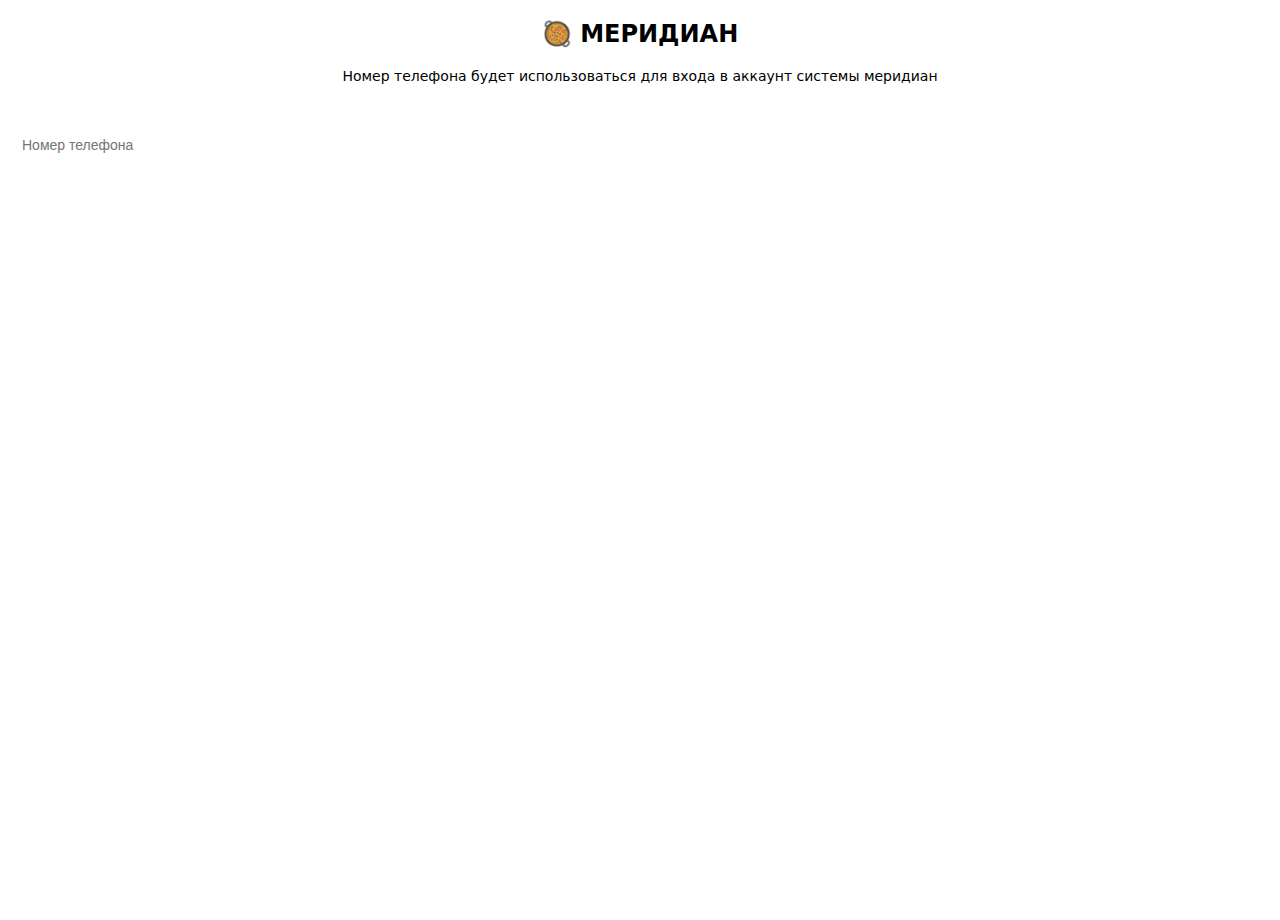
==== commit 0f0a2683: "deleted:    Auntification/index.html deleted:    Auntification/static/js/script.js new file:   Menu/" ====
--- a/index.html
+++ b/index.html
@@ -1,252 +1,21 @@
 <!DOCTYPE html>
 <html lang="ru">
 <head>
-	<meta charset="UTF-8">
-	<meta name="viewport" content="width=device-width, initial-scale=1.0, user-scalable=no">
-	<title>Menu</title>
-	<link rel="stylesheet" href="static/css/style.css">
-	<link rel="stylesheet" href="static/css/flickity.min.css"/>
-	<script src="static/js/telegram-web-app.js"></script>
-	<script src="static/js/jquery.min.js"></script>
+    <meta charset="UTF-8">
+    <meta name="viewport" content="width=device-width, initial-scale=1.0, user-scalable=no">
+    <title>Auntification</title>
+    <link rel="stylesheet" href="static/style/style.css">
+    <script src="static/js/telegram-web-app.js"></script>
+    <script src="static/js/jquery.min.js"></script>
 </head>
 <body>
-	<div id="webapp">
-		<div class="header">
-			<div class="slider">
-				<a href="#categoryCell_1" class="categoryName active">🥘 Горячие блюда</a>
-				<a href="#categoryCell_2" class="categoryName">🍔 Бургеры</a>
-				<a href="#categoryCell_3" class="categoryName">🥗 Салаты</a>
-				<a href="#categoryCell_4" class="categoryName">🍮 Десерты</a>
-			</div>
-		</div>
-
-		<div class="container">
-			<h2>🥘 Горячие блюда</h2>
-			<p class="description_category">
-				Мы предлагаем вам самые свежие и вкусные блюда, которые точно порадуют 
-				вас и ваших близких
-			</p>
-			<div id="categoryCell_1" class="categoryElem">
-				<div class="col-6">
-					<div class="cardProduct">
-						<picture><img src="static/img/img.jpeg"></picture>
-						<h3>Свиные ребра в пивной глазури</h3>
-						<p>Свиные ребра в пивной глазури </p>
-						<div class="btnEnable">
-							<div class="btn-space">
-								<button class="buttonAddToBasket" data-id="1" data-price="660">660 ₽</button>
-							</div>
-						</div>
-					</div>
-				</div>
-				<div class="col-6">
-					<div id="elem_2" class="cardProduct">
-						<picture><img src="static/img/img.jpeg"></picture>
-						<h3>Свиные ребра в пивной глазури</h3>
-						<p>Свиные ребра в пивной глазури </p>
-						<div class="btnEnable">
-							<div class="btn-space">
-								<button class="buttonAddToBasket" data-id="2" data-price="660">660 ₽</button>
-							</div>
-						</div>
-					</div>
-				</div>
-				<div class="col-6">
-					<div id="elem_3" class="cardProduct">
-						<picture><img src="static/img/img.jpeg"></picture>
-						<h3>Свиные ребра в пивной глазури</h3>
-						<p>Свиные ребра в пивной глазури </p>
-						<div class="btnEnable">
-							<div class="btn-space">
-								<button class="buttonAddToBasket" data-id="3" data-price="660">660 ₽</button>
-							</div>
-						</div>
-					</div>
-				</div>
-				<div class="col-6">
-					<div id="elem_4" class="cardProduct">
-						<picture><img src="static/img/img.jpeg"></picture>
-						<h3>Свиные ребра в пивной глазури</h3>
-						<p>Свиные ребра в пивной глазури </p>
-						<div class="btnEnable">
-							<div class="btn-space">
-								<button class="buttonAddToBasket" data-id="4" data-price="660">660 ₽</button>
-							</div>
-						</div>
-					</div>
-				</div>
-			</div>
-			<h2>🍔 Бургеры</h2>
-			<p class="description_category">
-				Мы предлагаем вам самые сочные и аппетитные гамбургеры, которые вы 
-				когда-либо пробовали. Наш секрет - только свежие ингредиенты и мастерство наших 
-				поваров.
-			</p>
-			<div id="categoryCell_2" class="categoryElem">
-				<div class="col-6">
-					<div id="elem_1" class="cardProduct">
-						<picture><img src="static/img/img.jpeg"></picture>
-						<h3>Свиные ребра в пивной глазури</h3>
-						<p>Свиные ребра в пивной глазури </p>
-						<div class="btnEnable">
-							<div class="btn-space">
-								<button class="buttonAddToBasket" data-id="1" data-price="660">660 ₽</button>
-							</div>
-						</div>
-					</div>
-				</div>
-				<div class="col-6">
-					<div id="elem_2" class="cardProduct">
-						<picture><img src="static/img/img.jpeg"></picture>
-						<h3>Свиные ребра в пивной глазури</h3>
-						<p>Свиные ребра в пивной глазури </p>
-						<div class="btnEnable">
-							<div class="btn-space">
-								<button class="buttonAddToBasket" data-id="2" data-price="660">660 ₽</button>
-							</div>
-						</div>
-					</div>
-				</div>
-				<div class="col-6">
-					<div id="elem_3" class="cardProduct">
-						<picture><img src="static/img/img.jpeg"></picture>
-						<h3>Свиные ребра в пивной глазури</h3>
-						<p>Свиные ребра в пивной глазури </p>
-						<div class="btnEnable">
-							<div class="btn-space">
-								<button class="buttonAddToBasket" data-id="1" data-price="660">660 ₽</button>
-							</div>
-						</div>
-					</div>
-				</div>
-				<div class="col-6">
-					<div id="elem_4" class="cardProduct">
-						<picture><img src="static/img/img.jpeg"></picture>
-						<h3>Свиные ребра в пивной глазури</h3>
-						<p>Свиные ребра в пивной глазури </p>
-						<div class="btnEnable">
-							<div class="btn-space">
-								<button class="buttonAddToBasket" data-id="1" data-price="660">660 ₽</button>
-							</div>
-						</div>
-					</div>
-				</div>
-			</div>
-			<h2>🥗 Салаты</h2>
-			<p class="description_category">
-				Наши салаты готовятся только перед тем, как они будут поданы на ваш стол
-			</p>
-			<div id="categoryCell_3" class="categoryElem">
-				<div class="col-6">
-					<div id="elem_1" class="cardProduct">
-						<picture><img src="static/img/img.jpeg"></picture>
-						<h3>Свиные ребра в пивной глазури</h3>
-						<p>Свиные ребра в пивной глазури </p>
-						<div class="btnEnable">
-							<div class="btn-space">
-								<button class="buttonAddToBasket" data-id="1" data-price="660">660 ₽</button>
-							</div>
-						</div>
-					</div>
-				</div>
-				<div class="col-6">
-					<div id="elem_2" class="cardProduct">
-						<picture><img src="static/img/img.jpeg"></picture>
-						<h3>Свиные ребра в пивной глазури</h3>
-						<p>Свиные ребра в пивной глазури </p>
-						<div class="btnEnable">
-							<div class="btn-space">
-								<button class="buttonAddToBasket" data-id="1" data-price="660">660 ₽</button>
-							</div>
-						</div>
-					</div>
-				</div>
-				<div class="col-6">
-					<div id="elem_3" class="cardProduct">
-						<picture><img src="static/img/img.jpeg"></picture>
-						<h3>Свиные ребра в пивной глазури</h3>
-						<p>Свиные ребра в пивной глазури </p>
-						<div class="btnEnable">
-							<div class="btn-space">
-								<button class="buttonAddToBasket" data-id="1" data-price="660">660 ₽</button>
-							</div>
-						</div>
-					</div>
-				</div>
-				<div class="col-6">
-					<div id="elem_4" class="cardProduct">
-						<picture><img src="static/img/img.jpeg"></picture>
-						<h3>Свиные ребра в пивной глазури</h3>
-						<p>Свиные ребра в пивной глазури </p>
-						<div class="btnEnable">
-							<div class="btn-space">
-								<button class="buttonAddToBasket" data-id="1" data-price="660">660 ₽</button>
-							</div>
-						</div>
-					</div>
-				</div>
-			</div>
-			<h2>🍮 Десерты</h2>
-			<p class="description_category">
-				Наша команда кондитеров готова предложить вам разнообразные варианты 
-				десертов, которые подойдут как для легкого перекуса, так и для особенных 
-				праздников.
-			</p>
-			<div id="categoryCell_4" class="categoryElem">
-				<div class="col-6">
-					<div id="elem_1" class="cardProduct">
-						<picture><img src="static/img/img.jpeg"></picture>
-						<h3>Свиные ребра в пивной глазури</h3>
-						<p>Свиные ребра в пивной глазури </p>
-						<div class="btnEnable">
-							<div class="btn-space">
-								<button class="buttonAddToBasket" data-id="1" data-price="660">660 ₽</button>
-							</div>
-						</div>
-					</div>
-				</div>
-				<div class="col-6">
-					<div id="elem_2" class="cardProduct">
-						<picture><img src="static/img/img.jpeg"></picture>
-						<h3>Свиные ребра в пивной глазури</h3>
-						<p>Свиные ребра в пивной глазури </p>
-						<div class="btnEnable">
-							<div class="btn-space">
-								<button class="buttonAddToBasket" data-id="1" data-price="660">660 ₽</button>
-							</div>
-						</div>
-					</div>
-				</div>
-				<div class="col-6">
-					<div id="elem_3" class="cardProduct">
-						<picture><img src="static/img/img.jpeg"></picture>
-						<h3>Свиные ребра в пивной глазури</h3>
-						<p>Свиные ребра в пивной глазури </p>
-						<div class="btnEnable">
-							<div class="btn-space">
-								<button class="buttonAddToBasket" data-id="1" data-price="660">660 ₽</button>
-							</div>
-						</div>
-					</div>
-				</div>
-				<div class="col-6">
-					<div id="elem_4" class="cardProduct">
-						<picture><img src="static/img/img.jpeg"></picture>
-						<h3>Свиные ребра в пивной глазури</h3>
-						<p>Свиные ребра в пивной глазури </p>
-						<div class="btnEnable">
-							<div class="btn-space">
-								<button class="buttonAddToBasket" data-id="1" data-price="660">660 ₽</button>
-							</div>
-						</div>
-					</div>
-				</div>
-			</div>
-		</div>
-	</div>
-	
-
-	<script src="static/js/flickity.pkgd.min.js"></script>
-	<script src="static/js/script.js"></script>
+    <form action="#" method="post" id="form">
+        <h2>🥘 МЕРИДИАН</h2>
+        <p class="firstP">Номер телефона будет использоваться для входа в аккаунт системы меридиан</p>
+        <input type="tel" inputmode="tel" name="userPhoneNumber" value="" placeholder="Номер телефона" autocomplete="off">
+        <p class="secondP">* номер телефона введен неверно</p>
+    </form>
+    <script src="static/js/imask.js"></script>
+    <script src="static/js/script.js"></script>
 </body>
 </html>--- a/static/style/style.css
+++ b/static/style/style.css
@@ -0,0 +1,58 @@
+html{
+	height: 100%;
+}
+body{
+	height: 100%;
+	margin: 0;
+	padding: 0;
+	overflow: hidden;
+	font-size: 1rem;
+	background-color: var(--tg-theme-bg-color);
+	font-family: system-ui,-apple-system,"Segoe UI",Roboto,"Helvetica Neue",
+	Arial,"Noto Sans","Liberation Sans",sans-serif,"Apple Color Emoji",
+	"Segoe UI Emoji","Segoe UI Symbol","Noto Color Emoji";
+}
+::-webkit-scrollbar{
+	width: 0;
+}
+form{
+	margin: 0 10px;
+}
+h2{
+    text-align: center;
+	color: var(--tg-theme-text-color);
+}
+p.firstP{
+	margin-bottom: 45px;
+	text-align: center;
+	font-size: 14px;
+	color: var(--tg-theme-hint-color);
+}
+input{
+	box-sizing: border-box;
+	transition: all ease 220ms;
+	width: 100%;
+	padding: 8px 12px;
+	font-size: 14px;
+	border-radius: 8px;
+	border: 2px solid var(--tg-theme-hint-color);
+}
+input:focus{
+	outline: none;
+	border: 2px solid var(--tg-theme-button-color);
+}
+.incorrectInput{
+	border: 2px solid red;
+}
+p.secondP{
+	opacity: 0;
+	transition: opacity 220ms ease-in-out;
+	text-align: left;
+	margin-top: 5px;
+	padding-left: 10px;
+	font-size: 14px;
+	color: var(--tg-theme-hint-color);
+}
+p.secondP.show{
+	opacity: 1;
+}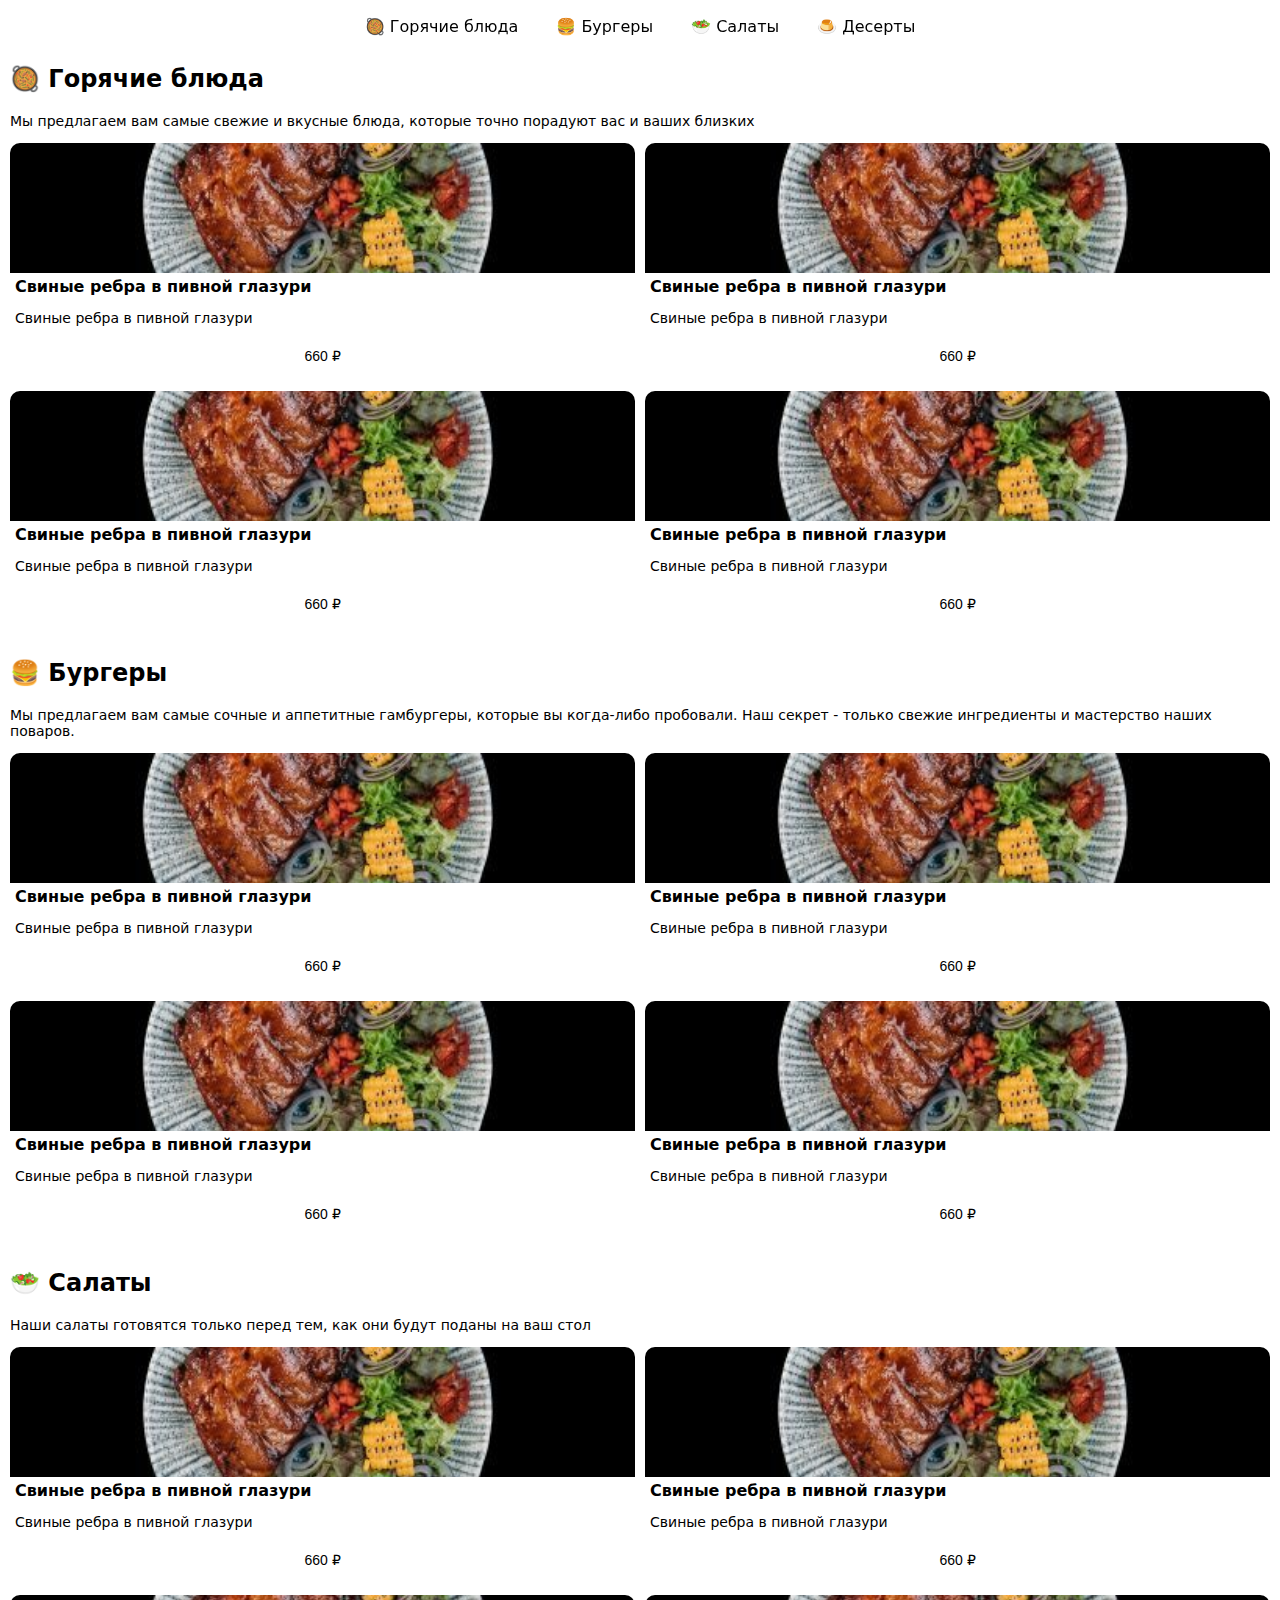
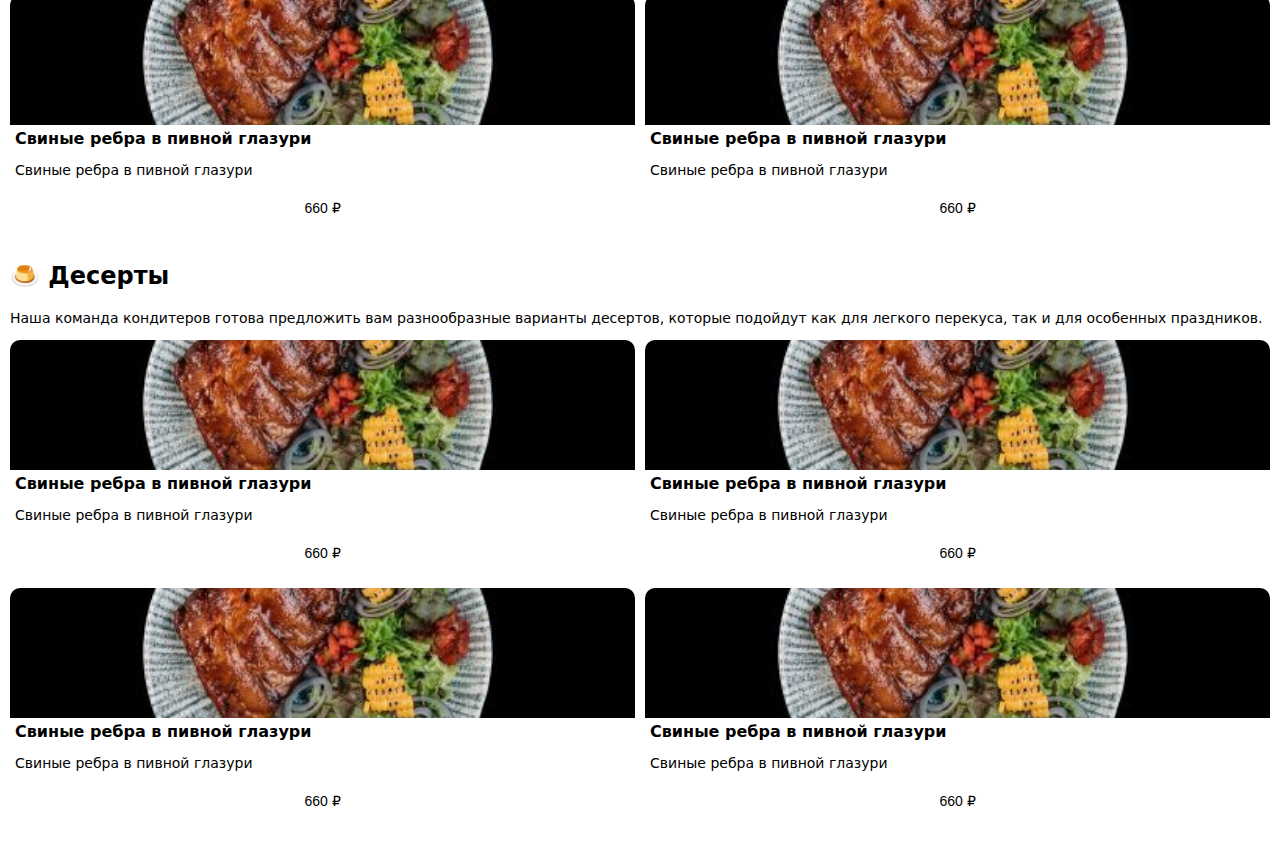
==== commit 9bbf53d8: "renamed:    main.html -> index.html" ====
--- a/index.html
+++ b/index.html
@@ -1,21 +1,252 @@
 <!DOCTYPE html>
 <html lang="ru">
 <head>
-    <meta charset="UTF-8">
-    <meta name="viewport" content="width=device-width, initial-scale=1.0, user-scalable=no">
-    <title>Auntification</title>
-    <link rel="stylesheet" href="static/style/style.css">
-    <script src="static/js/telegram-web-app.js"></script>
-    <script src="static/js/jquery.min.js"></script>
+	<meta charset="UTF-8">
+	<meta name="viewport" content="width=device-width, initial-scale=1.0, user-scalable=no">
+	<title>Menu</title>
+	<link rel="stylesheet" href="static/css/style.css">
+	<link rel="stylesheet" href="static/css/flickity.min.css"/>
+	<script src="static/js/telegram-web-app.js"></script>
+	<script src="static/js/jquery.min.js"></script>
 </head>
 <body>
-    <form action="#" method="post" id="form">
-        <h2>🥘 МЕРИДИАН</h2>
-        <p class="firstP">Номер телефона будет использоваться для входа в аккаунт системы меридиан</p>
-        <input type="tel" inputmode="tel" name="userPhoneNumber" value="" placeholder="Номер телефона" autocomplete="off">
-        <p class="secondP">* номер телефона введен неверно</p>
-    </form>
-    <script src="static/js/imask.js"></script>
-    <script src="static/js/script.js"></script>
+	<div id="webapp">
+		<div class="header">
+			<div class="slider">
+				<a href="#categoryCell_1" class="categoryName active">🥘 Горячие блюда</a>
+				<a href="#categoryCell_2" class="categoryName">🍔 Бургеры</a>
+				<a href="#categoryCell_3" class="categoryName">🥗 Салаты</a>
+				<a href="#categoryCell_4" class="categoryName">🍮 Десерты</a>
+			</div>
+		</div>
+
+		<div class="container">
+			<h2>🥘 Горячие блюда</h2>
+			<p class="description_category">
+				Мы предлагаем вам самые свежие и вкусные блюда, которые точно порадуют 
+				вас и ваших близких
+			</p>
+			<div id="categoryCell_1" class="categoryElem">
+				<div class="col-6">
+					<div class="cardProduct">
+						<picture><img src="static/img/img.jpeg"></picture>
+						<h3>Свиные ребра в пивной глазури</h3>
+						<p>Свиные ребра в пивной глазури </p>
+						<div class="btnEnable">
+							<div class="btn-space">
+								<button class="buttonAddToBasket" data-id="1" data-price="660">660 ₽</button>
+							</div>
+						</div>
+					</div>
+				</div>
+				<div class="col-6">
+					<div id="elem_2" class="cardProduct">
+						<picture><img src="static/img/img.jpeg"></picture>
+						<h3>Свиные ребра в пивной глазури</h3>
+						<p>Свиные ребра в пивной глазури </p>
+						<div class="btnEnable">
+							<div class="btn-space">
+								<button class="buttonAddToBasket" data-id="2" data-price="660">660 ₽</button>
+							</div>
+						</div>
+					</div>
+				</div>
+				<div class="col-6">
+					<div id="elem_3" class="cardProduct">
+						<picture><img src="static/img/img.jpeg"></picture>
+						<h3>Свиные ребра в пивной глазури</h3>
+						<p>Свиные ребра в пивной глазури </p>
+						<div class="btnEnable">
+							<div class="btn-space">
+								<button class="buttonAddToBasket" data-id="3" data-price="660">660 ₽</button>
+							</div>
+						</div>
+					</div>
+				</div>
+				<div class="col-6">
+					<div id="elem_4" class="cardProduct">
+						<picture><img src="static/img/img.jpeg"></picture>
+						<h3>Свиные ребра в пивной глазури</h3>
+						<p>Свиные ребра в пивной глазури </p>
+						<div class="btnEnable">
+							<div class="btn-space">
+								<button class="buttonAddToBasket" data-id="4" data-price="660">660 ₽</button>
+							</div>
+						</div>
+					</div>
+				</div>
+			</div>
+			<h2>🍔 Бургеры</h2>
+			<p class="description_category">
+				Мы предлагаем вам самые сочные и аппетитные гамбургеры, которые вы 
+				когда-либо пробовали. Наш секрет - только свежие ингредиенты и мастерство наших 
+				поваров.
+			</p>
+			<div id="categoryCell_2" class="categoryElem">
+				<div class="col-6">
+					<div id="elem_1" class="cardProduct">
+						<picture><img src="static/img/img.jpeg"></picture>
+						<h3>Свиные ребра в пивной глазури</h3>
+						<p>Свиные ребра в пивной глазури </p>
+						<div class="btnEnable">
+							<div class="btn-space">
+								<button class="buttonAddToBasket" data-id="1" data-price="660">660 ₽</button>
+							</div>
+						</div>
+					</div>
+				</div>
+				<div class="col-6">
+					<div id="elem_2" class="cardProduct">
+						<picture><img src="static/img/img.jpeg"></picture>
+						<h3>Свиные ребра в пивной глазури</h3>
+						<p>Свиные ребра в пивной глазури </p>
+						<div class="btnEnable">
+							<div class="btn-space">
+								<button class="buttonAddToBasket" data-id="2" data-price="660">660 ₽</button>
+							</div>
+						</div>
+					</div>
+				</div>
+				<div class="col-6">
+					<div id="elem_3" class="cardProduct">
+						<picture><img src="static/img/img.jpeg"></picture>
+						<h3>Свиные ребра в пивной глазури</h3>
+						<p>Свиные ребра в пивной глазури </p>
+						<div class="btnEnable">
+							<div class="btn-space">
+								<button class="buttonAddToBasket" data-id="1" data-price="660">660 ₽</button>
+							</div>
+						</div>
+					</div>
+				</div>
+				<div class="col-6">
+					<div id="elem_4" class="cardProduct">
+						<picture><img src="static/img/img.jpeg"></picture>
+						<h3>Свиные ребра в пивной глазури</h3>
+						<p>Свиные ребра в пивной глазури </p>
+						<div class="btnEnable">
+							<div class="btn-space">
+								<button class="buttonAddToBasket" data-id="1" data-price="660">660 ₽</button>
+							</div>
+						</div>
+					</div>
+				</div>
+			</div>
+			<h2>🥗 Салаты</h2>
+			<p class="description_category">
+				Наши салаты готовятся только перед тем, как они будут поданы на ваш стол
+			</p>
+			<div id="categoryCell_3" class="categoryElem">
+				<div class="col-6">
+					<div id="elem_1" class="cardProduct">
+						<picture><img src="static/img/img.jpeg"></picture>
+						<h3>Свиные ребра в пивной глазури</h3>
+						<p>Свиные ребра в пивной глазури </p>
+						<div class="btnEnable">
+							<div class="btn-space">
+								<button class="buttonAddToBasket" data-id="1" data-price="660">660 ₽</button>
+							</div>
+						</div>
+					</div>
+				</div>
+				<div class="col-6">
+					<div id="elem_2" class="cardProduct">
+						<picture><img src="static/img/img.jpeg"></picture>
+						<h3>Свиные ребра в пивной глазури</h3>
+						<p>Свиные ребра в пивной глазури </p>
+						<div class="btnEnable">
+							<div class="btn-space">
+								<button class="buttonAddToBasket" data-id="1" data-price="660">660 ₽</button>
+							</div>
+						</div>
+					</div>
+				</div>
+				<div class="col-6">
+					<div id="elem_3" class="cardProduct">
+						<picture><img src="static/img/img.jpeg"></picture>
+						<h3>Свиные ребра в пивной глазури</h3>
+						<p>Свиные ребра в пивной глазури </p>
+						<div class="btnEnable">
+							<div class="btn-space">
+								<button class="buttonAddToBasket" data-id="1" data-price="660">660 ₽</button>
+							</div>
+						</div>
+					</div>
+				</div>
+				<div class="col-6">
+					<div id="elem_4" class="cardProduct">
+						<picture><img src="static/img/img.jpeg"></picture>
+						<h3>Свиные ребра в пивной глазури</h3>
+						<p>Свиные ребра в пивной глазури </p>
+						<div class="btnEnable">
+							<div class="btn-space">
+								<button class="buttonAddToBasket" data-id="1" data-price="660">660 ₽</button>
+							</div>
+						</div>
+					</div>
+				</div>
+			</div>
+			<h2>🍮 Десерты</h2>
+			<p class="description_category">
+				Наша команда кондитеров готова предложить вам разнообразные варианты 
+				десертов, которые подойдут как для легкого перекуса, так и для особенных 
+				праздников.
+			</p>
+			<div id="categoryCell_4" class="categoryElem">
+				<div class="col-6">
+					<div id="elem_1" class="cardProduct">
+						<picture><img src="static/img/img.jpeg"></picture>
+						<h3>Свиные ребра в пивной глазури</h3>
+						<p>Свиные ребра в пивной глазури </p>
+						<div class="btnEnable">
+							<div class="btn-space">
+								<button class="buttonAddToBasket" data-id="1" data-price="660">660 ₽</button>
+							</div>
+						</div>
+					</div>
+				</div>
+				<div class="col-6">
+					<div id="elem_2" class="cardProduct">
+						<picture><img src="static/img/img.jpeg"></picture>
+						<h3>Свиные ребра в пивной глазури</h3>
+						<p>Свиные ребра в пивной глазури </p>
+						<div class="btnEnable">
+							<div class="btn-space">
+								<button class="buttonAddToBasket" data-id="1" data-price="660">660 ₽</button>
+							</div>
+						</div>
+					</div>
+				</div>
+				<div class="col-6">
+					<div id="elem_3" class="cardProduct">
+						<picture><img src="static/img/img.jpeg"></picture>
+						<h3>Свиные ребра в пивной глазури</h3>
+						<p>Свиные ребра в пивной глазури </p>
+						<div class="btnEnable">
+							<div class="btn-space">
+								<button class="buttonAddToBasket" data-id="1" data-price="660">660 ₽</button>
+							</div>
+						</div>
+					</div>
+				</div>
+				<div class="col-6">
+					<div id="elem_4" class="cardProduct">
+						<picture><img src="static/img/img.jpeg"></picture>
+						<h3>Свиные ребра в пивной глазури</h3>
+						<p>Свиные ребра в пивной глазури </p>
+						<div class="btnEnable">
+							<div class="btn-space">
+								<button class="buttonAddToBasket" data-id="1" data-price="660">660 ₽</button>
+							</div>
+						</div>
+					</div>
+				</div>
+			</div>
+		</div>
+	</div>
+	
+
+	<script src="static/js/flickity.pkgd.min.js"></script>
+	<script src="static/js/script.js"></script>
 </body>
 </html>--- a/static/css/style.css
+++ b/static/css/style.css
@@ -0,0 +1,124 @@
+body{
+	font-size: 1rem;
+	margin: 0px;
+	padding-bottom: 10px;
+	color: var(--tg-theme-text-color);
+	background-color: var(--tg-theme-bg-color);
+	font-family: system-ui,-apple-system,"Segoe UI",Roboto,"Helvetica Neue",
+	Arial,"Noto Sans","Liberation Sans",sans-serif,"Apple Color Emoji",
+	"Segoe UI Emoji","Segoe UI Symbol","Noto Color Emoji";
+}
+::-webkit-scrollbar{
+	width: 0;
+}
+.header{
+	position: fixed;
+	min-width: 100%;
+	top: 0;
+	left: 0;
+}
+.slider{
+	padding: 10px;
+	background-color: var(--tg-theme-bg-color);
+	border-bottom: 1px solid var(--tg-theme-hint-color);
+}
+.slider a{
+	display: block;
+	border-radius: 25px;
+	text-decoration: none;
+	line-height: 34px;
+	margin: 0 3px;
+	padding: 0 16px;
+	transition: all ease 0.1s;
+	white-space: nowrap;
+	color: var(--tg-theme-text-color);
+	background: var(--tg-theme-bg-color);
+}
+.slider a:first-child{
+	margin: 0 3px 0 0 !important;
+}
+.slider a:last-child{
+	margin: 0 0 0 3px !important;
+}
+.header a.active{
+	color: var(--tg-theme-button-text-color);
+	background: var(--tg-theme-button-color);
+}
+.container{
+	margin-top: 65px;
+	padding-left: 10px;
+}
+.container p{
+	margin-right: 10px;
+	font-size: 14px;
+	color: var(--tg-theme-hint-color);
+}
+.categoryElem{
+	display: grid;
+	grid-template-columns: 1fr 1fr;
+}
+.cardProduct{
+	margin-right: 10px;
+	margin-bottom: 10px;
+	border-radius: 10px;
+	overflow: hidden;
+	background: var(--tg-theme-bg-color);
+	box-shadow: 0px 10px 30px 5px var(--tg-theme-secondary-bg-color);
+}
+.cardProduct img{
+	width: 100%;
+	height: 130px;
+	object-fit: cover;
+}
+.cardProduct h3{
+	margin: 0;
+	font-size: 16px;
+	padding: 0px 5px 0px 5px;
+}
+.cardProduct p{
+	font-size: 14px;
+	padding: 0px 5px 0px 5px;
+	color: var(--tg-theme-hint-color);
+}
+.btn-space{
+	margin: 0px 10px 7px 10px;
+	height: 34px;
+}
+.btn-space button{
+	width: 100%;
+	padding: 8px 0;
+	border-radius: 5px;
+	font-size: 14px;
+	color: var(--tg-theme-button-text-color);
+	background: var(--tg-theme-button-color);
+	border: none;
+}
+.btn-space .buttonRemove{
+	display: inline-block;
+	width: calc(30% - 5px);
+	font-size: 16px;
+	font-weight: bold;
+	color: var(--tg-theme-button-text-color);
+	background: var(--tg-theme-button-color);
+}
+.btn-space .quantity{
+	display: inline-block;
+	width: calc(40%);
+	padding: 8px 0px;
+	text-align: center;
+	font-size: 16px;
+	border: none;
+	border-radius: 5px;
+	color: var(--tg-theme-text-color);
+	background: var(--tg-theme-secondary-bg-color);
+}
+.btn-space .quantity:focus{
+	outline: none;
+}
+.btn-space .buttonAdd{
+	display: inline-block;
+	width: calc(30% - 5px);
+	font-size: 16px;
+	color: var(--tg-theme-button-text-color);
+	background: var(--tg-theme-button-color);
+}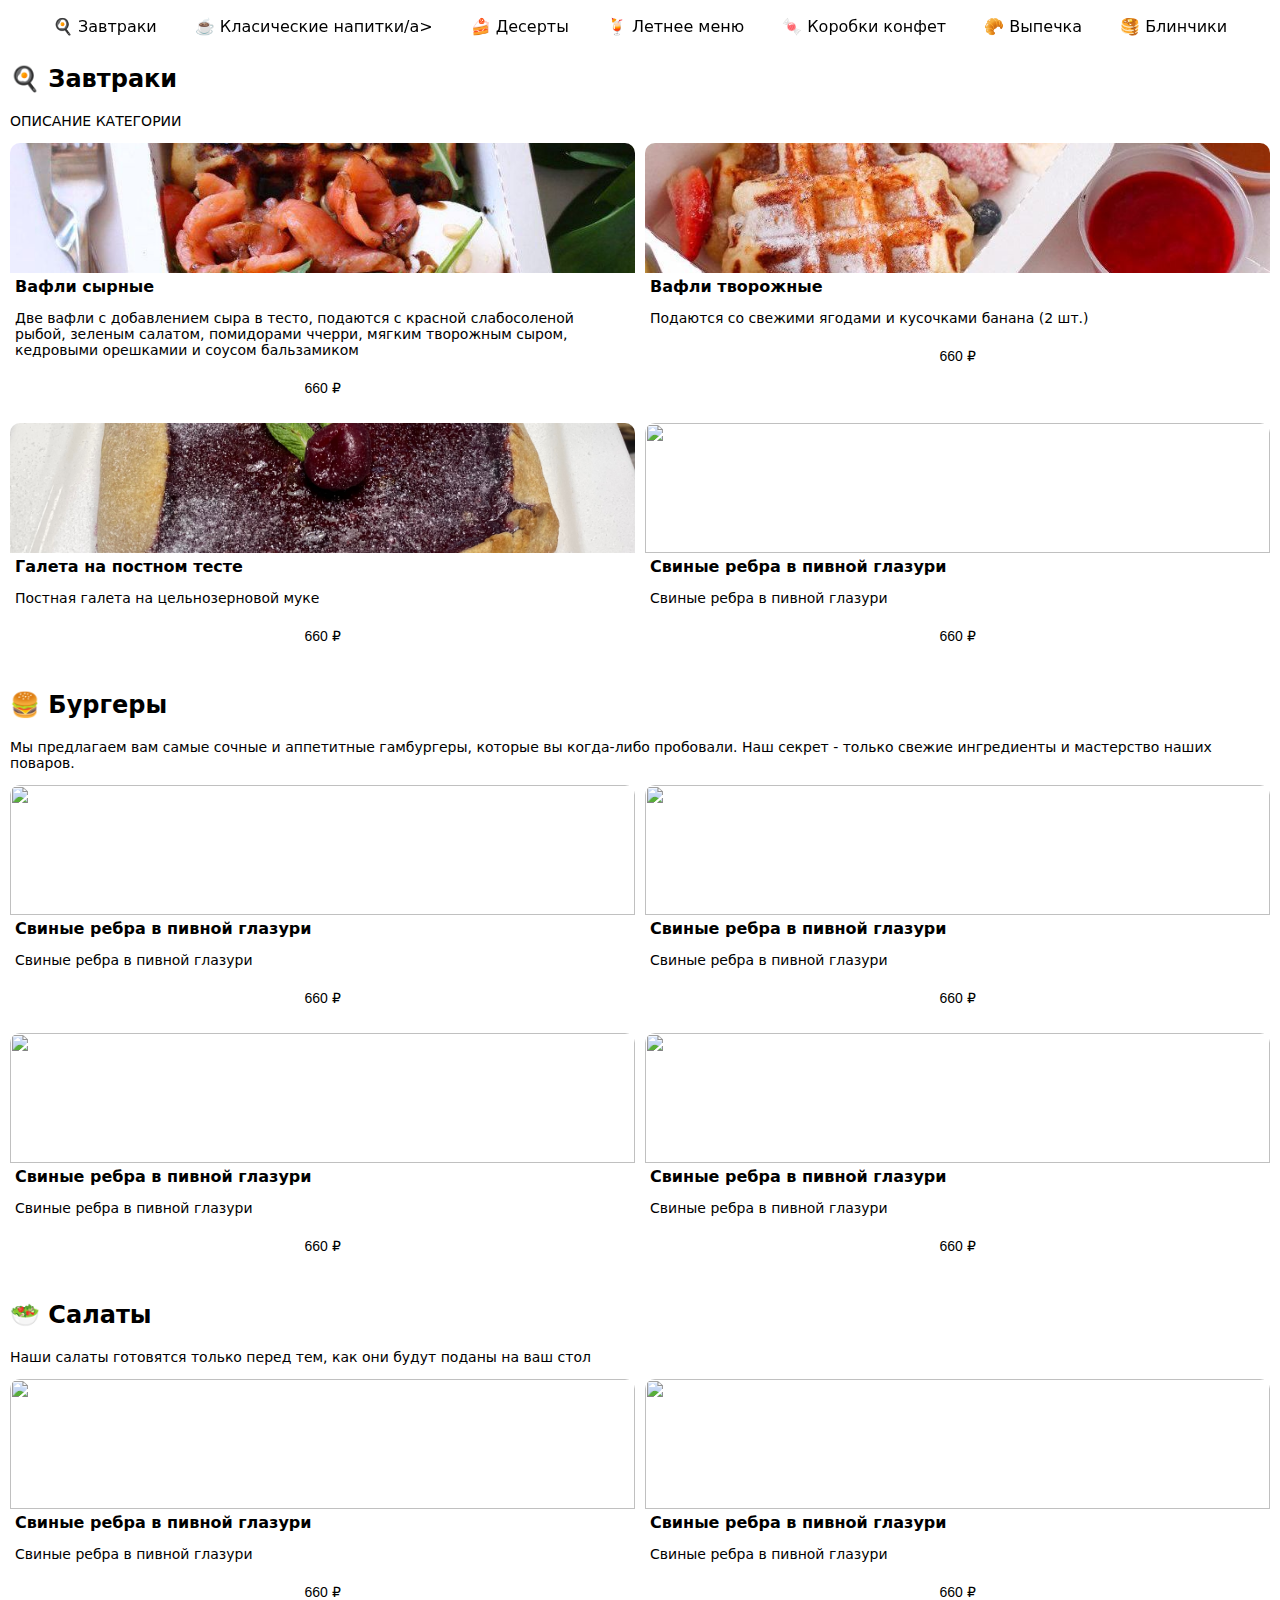
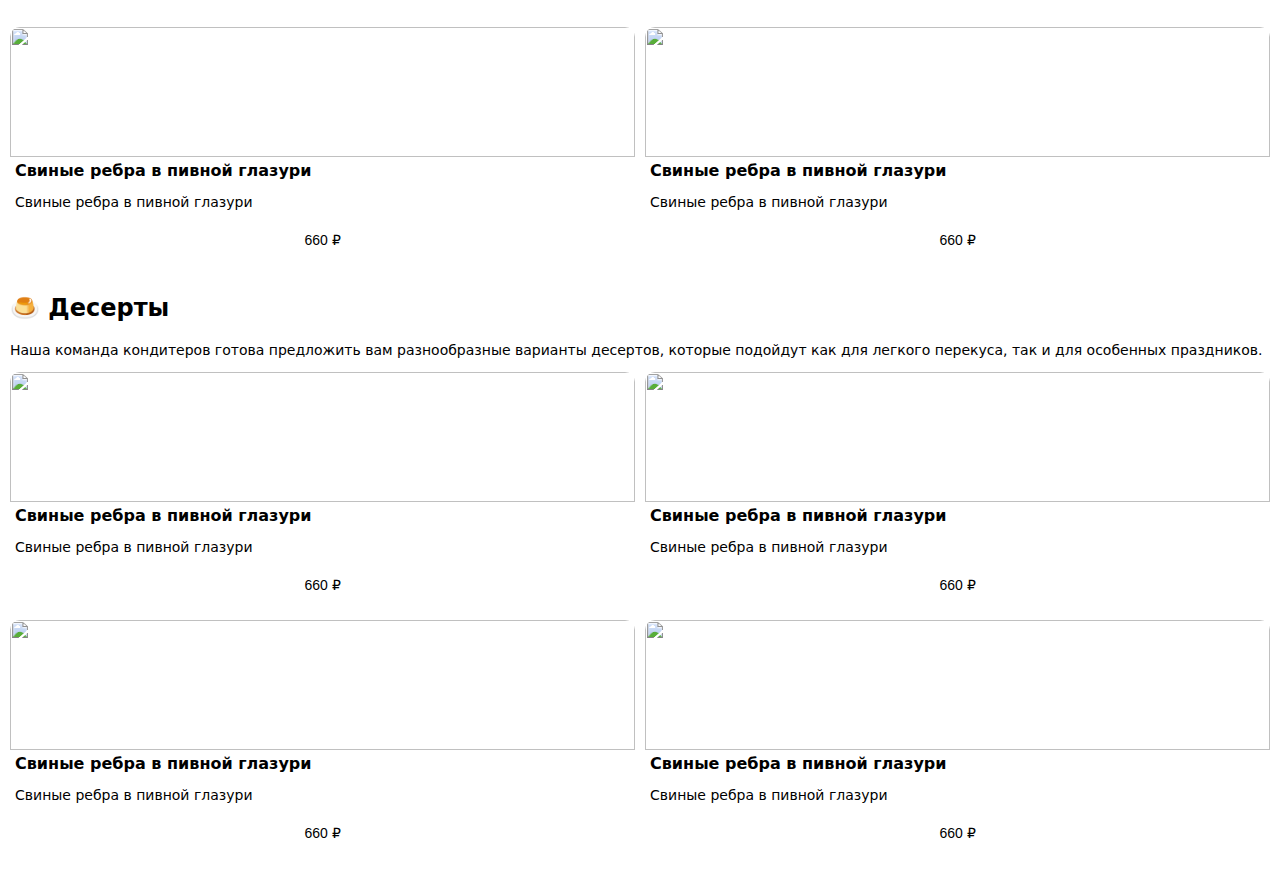
==== commit 360509fc: "modified:   index.html deleted:    static/img/img.jpeg new file:   "static/img/\320\227\320\260\320\" ====
--- a/index.html
+++ b/index.html
@@ -13,37 +13,39 @@
 	<div id="webapp">
 		<div class="header">
 			<div class="slider">
-				<a href="#categoryCell_1" class="categoryName active">🥘 Горячие блюда</a>
-				<a href="#categoryCell_2" class="categoryName">🍔 Бургеры</a>
-				<a href="#categoryCell_3" class="categoryName">🥗 Салаты</a>
-				<a href="#categoryCell_4" class="categoryName">🍮 Десерты</a>
+				<a href="#categoryCell_1" class="categoryName active">🍳 Завтраки</a>
+				<a href="#categoryCell_2" class="categoryName">☕️ Класические напитки/a>
+				<a href="#categoryCell_3" class="categoryName">🍰 Десерты</a>
+				<a href="#categoryCell_4" class="categoryName">🍹 Летнее меню</a>
+				<a href="#categoryCell_5" class="categoryName">🍬 Коробки конфет</a>
+				<a href="#categoryCell_6" class="categoryName">🥐 Выпечка</a>
+				<a href="#categoryCell_7" class="categoryName">🥞 Блинчики</a>
 			</div>
 		</div>
 
 		<div class="container">
-			<h2>🥘 Горячие блюда</h2>
-			<p class="description_category">
-				Мы предлагаем вам самые свежие и вкусные блюда, которые точно порадуют 
-				вас и ваших близких
+			<h2>🍳 Завтраки</h2>
+			<p class="description_category">
+				ОПИСАНИЕ КАТЕГОРИИ
 			</p>
 			<div id="categoryCell_1" class="categoryElem">
 				<div class="col-6">
 					<div class="cardProduct">
-						<picture><img src="static/img/img.jpeg"></picture>
-						<h3>Свиные ребра в пивной глазури</h3>
-						<p>Свиные ребра в пивной глазури </p>
-						<div class="btnEnable">
-							<div class="btn-space">
-								<button class="buttonAddToBasket" data-id="1" data-price="660">660 ₽</button>
-							</div>
-						</div>
-					</div>
-				</div>
-				<div class="col-6">
-					<div id="elem_2" class="cardProduct">
-						<picture><img src="static/img/img.jpeg"></picture>
-						<h3>Свиные ребра в пивной глазури</h3>
-						<p>Свиные ребра в пивной глазури </p>
+						<picture><img src="static/img/Завтраки/Вафли сырные.jpeg"></picture>
+						<h3>Вафли сырные</h3>
+						<p>Две вафли с добавлением сыра в тесто, подаются с красной слабосоленой рыбой, зеленым салатом, помидорами ччерри, мягким творожным сыром, кедровыми орешкамии и соусом бальзамиком</p>
+						<div class="btnEnable">
+							<div class="btn-space">
+								<button class="buttonAddToBasket" data-id="1" data-price="660">660 ₽</button>
+							</div>
+						</div>
+					</div>
+				</div>
+				<div class="col-6">
+					<div id="elem_2" class="cardProduct">
+						<picture><img src="static/img/Завтраки/Вафли творожные.jpeg"></picture>
+						<h3>Вафли творожные</h3>
+						<p>Подаются со свежими ягодами и кусочками банана (2 шт.)</p>
 						<div class="btnEnable">
 							<div class="btn-space">
 								<button class="buttonAddToBasket" data-id="2" data-price="660">660 ₽</button>
@@ -53,9 +55,9 @@
 				</div>
 				<div class="col-6">
 					<div id="elem_3" class="cardProduct">
-						<picture><img src="static/img/img.jpeg"></picture>
-						<h3>Свиные ребра в пивной глазури</h3>
-						<p>Свиные ребра в пивной глазури </p>
+						<picture><img src="static/img/Завтраки/Галета на постном тесте.jpeg"></picture>
+						<h3>Галета на постном тесте</h3>
+						<p>Постная галета на цельнозерновой муке</p>
 						<div class="btnEnable">
 							<div class="btn-space">
 								<button class="buttonAddToBasket" data-id="3" data-price="660">660 ₽</button>
